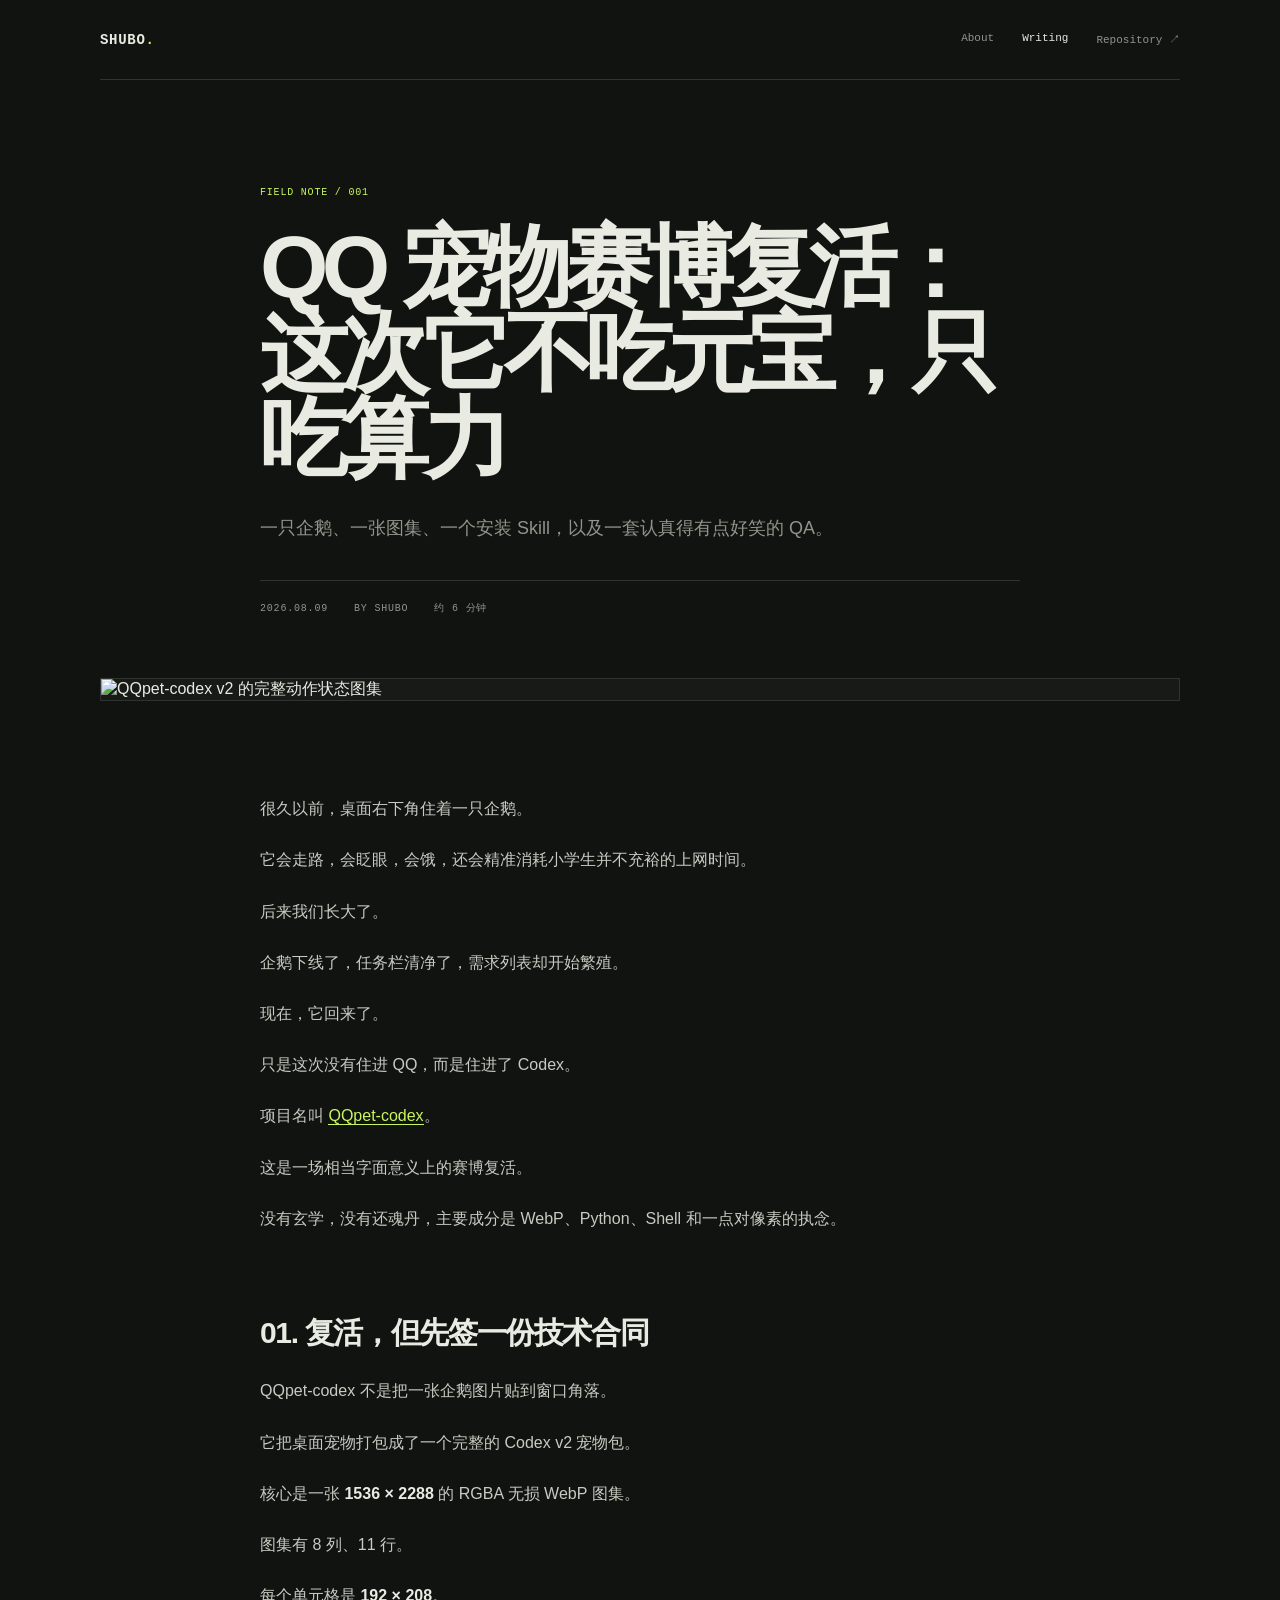
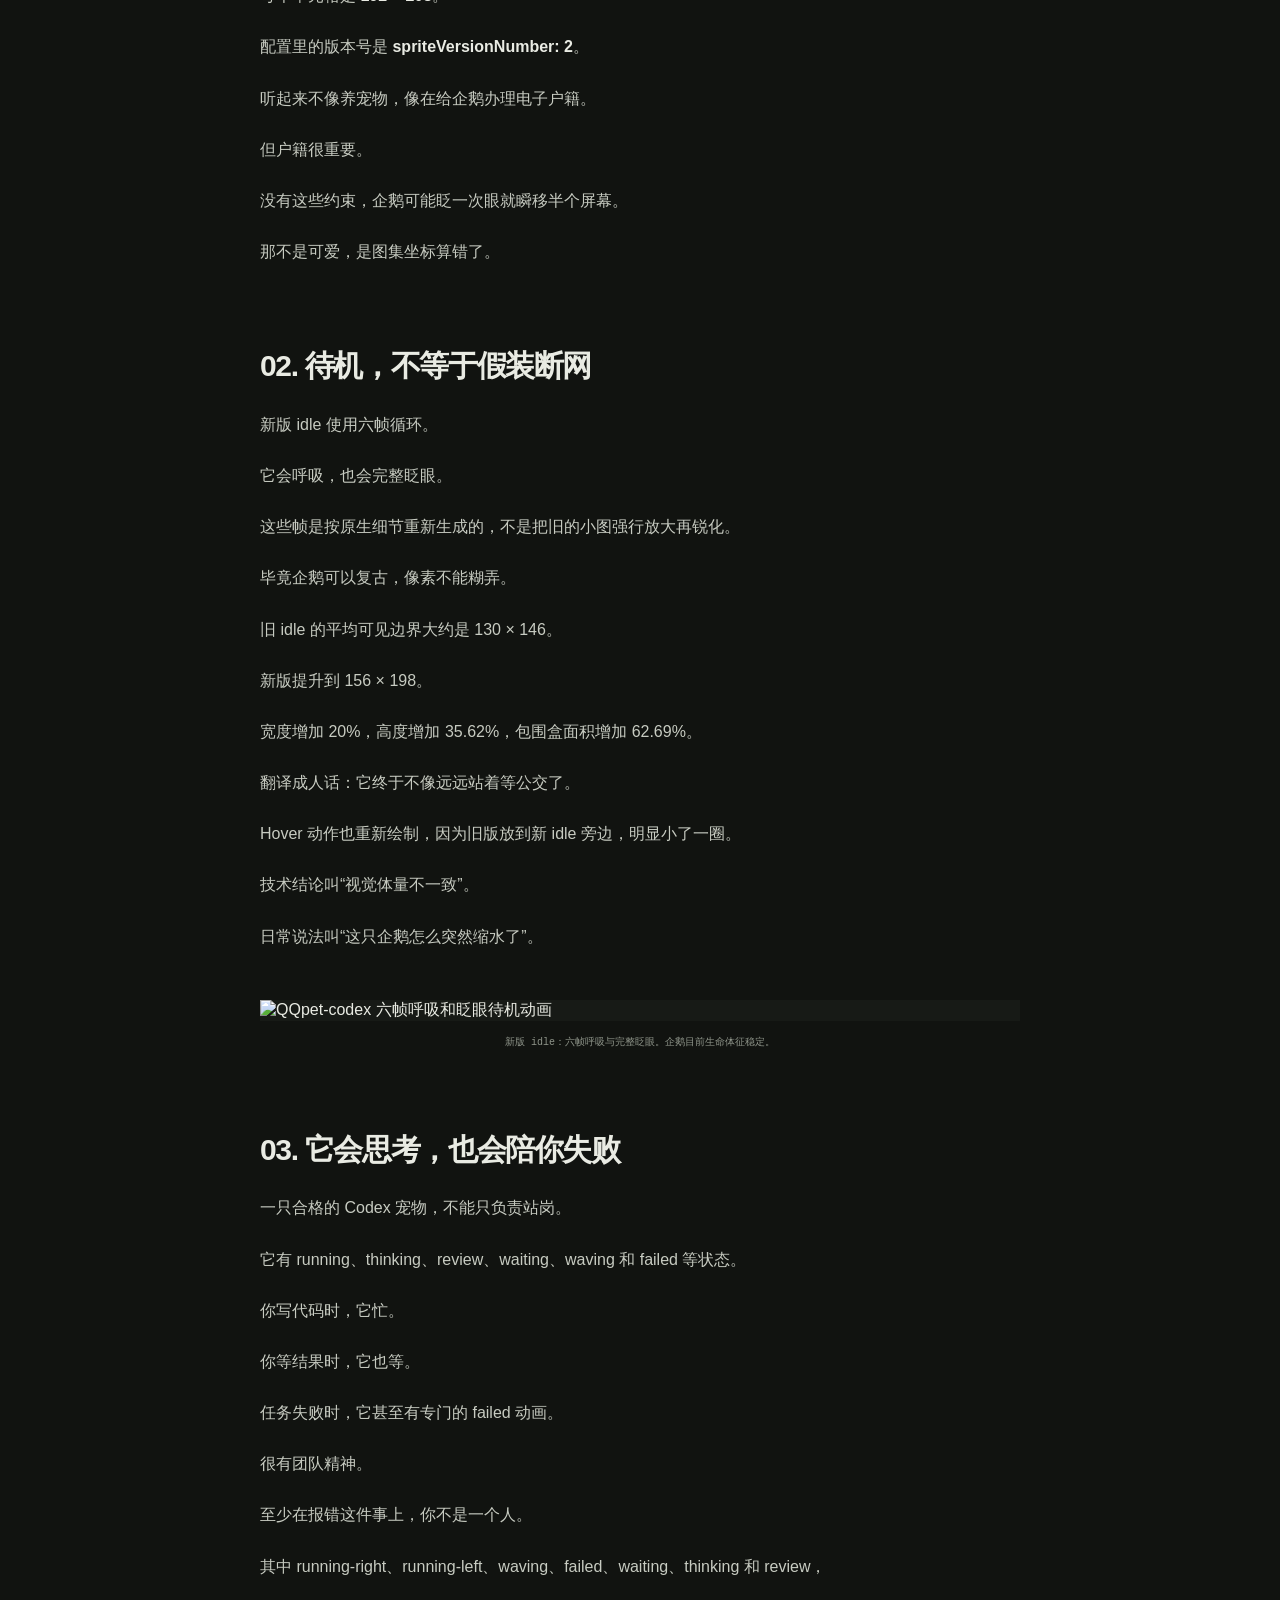
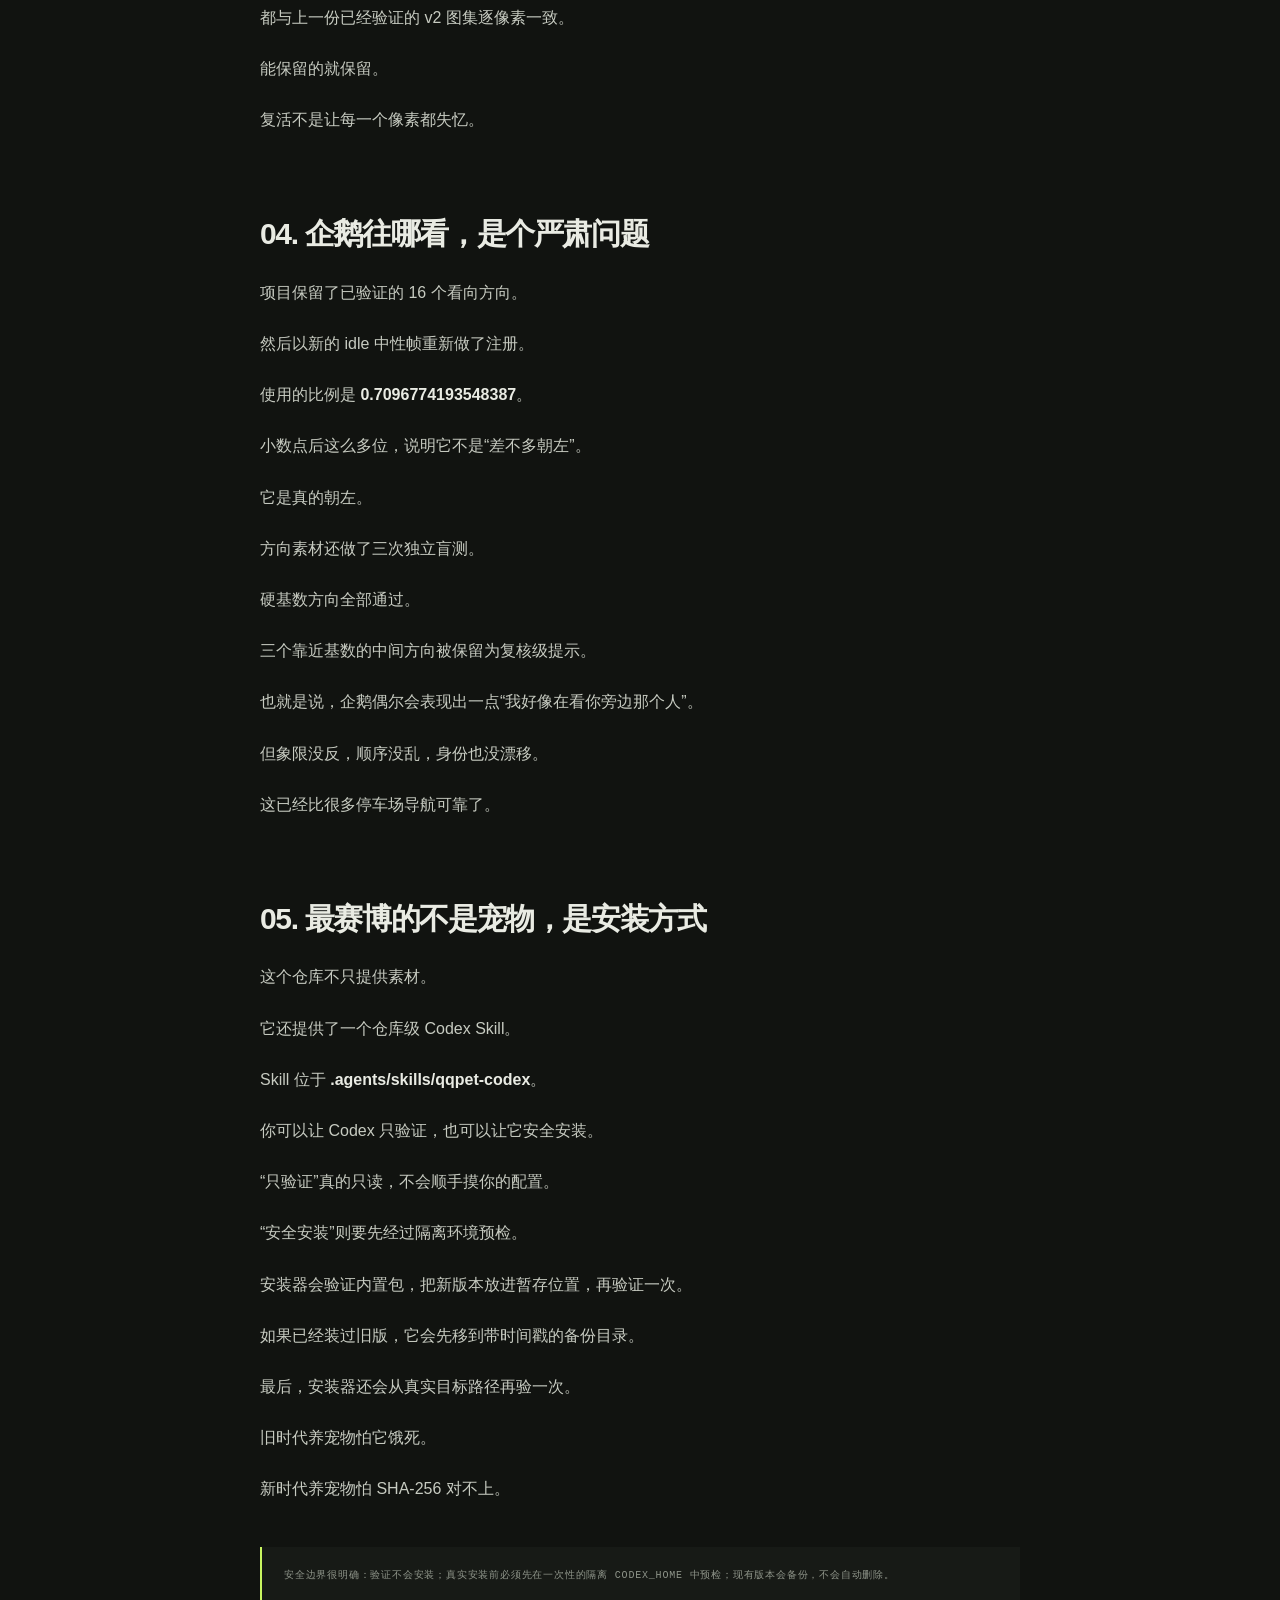
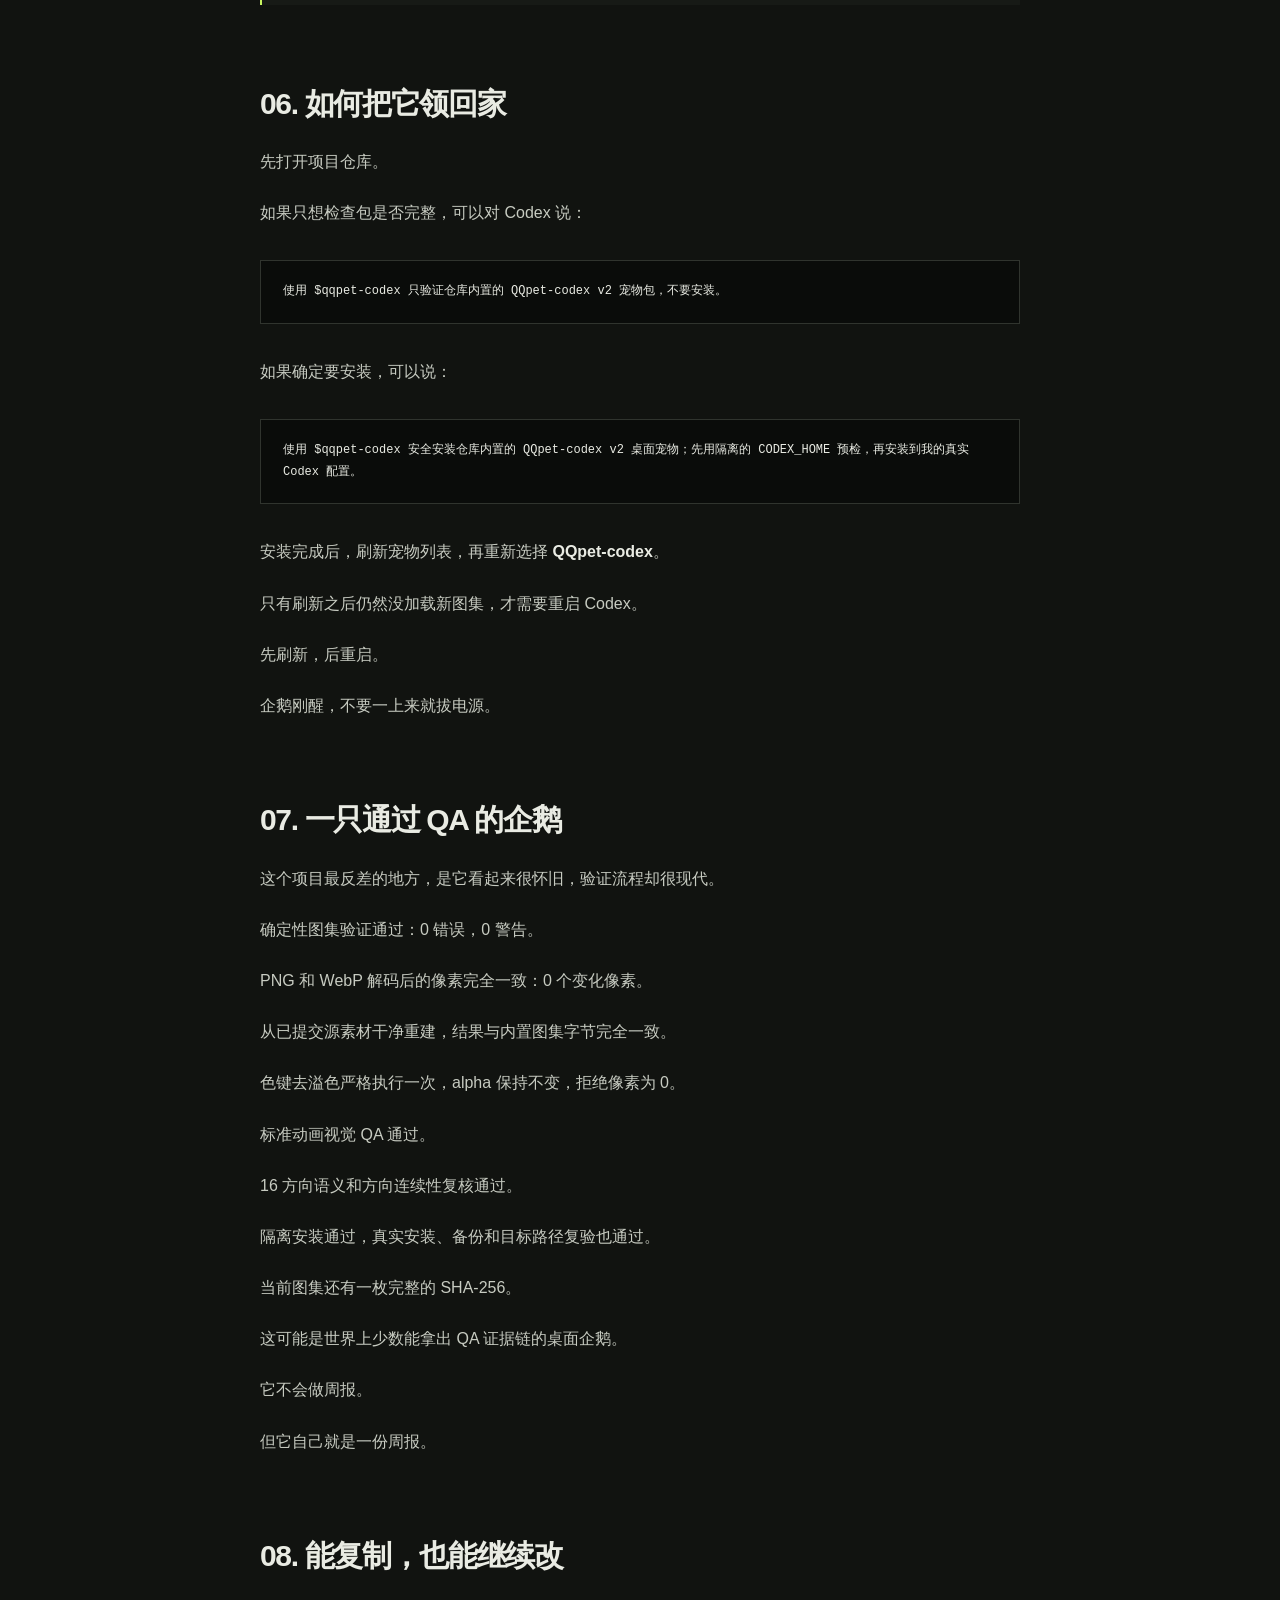
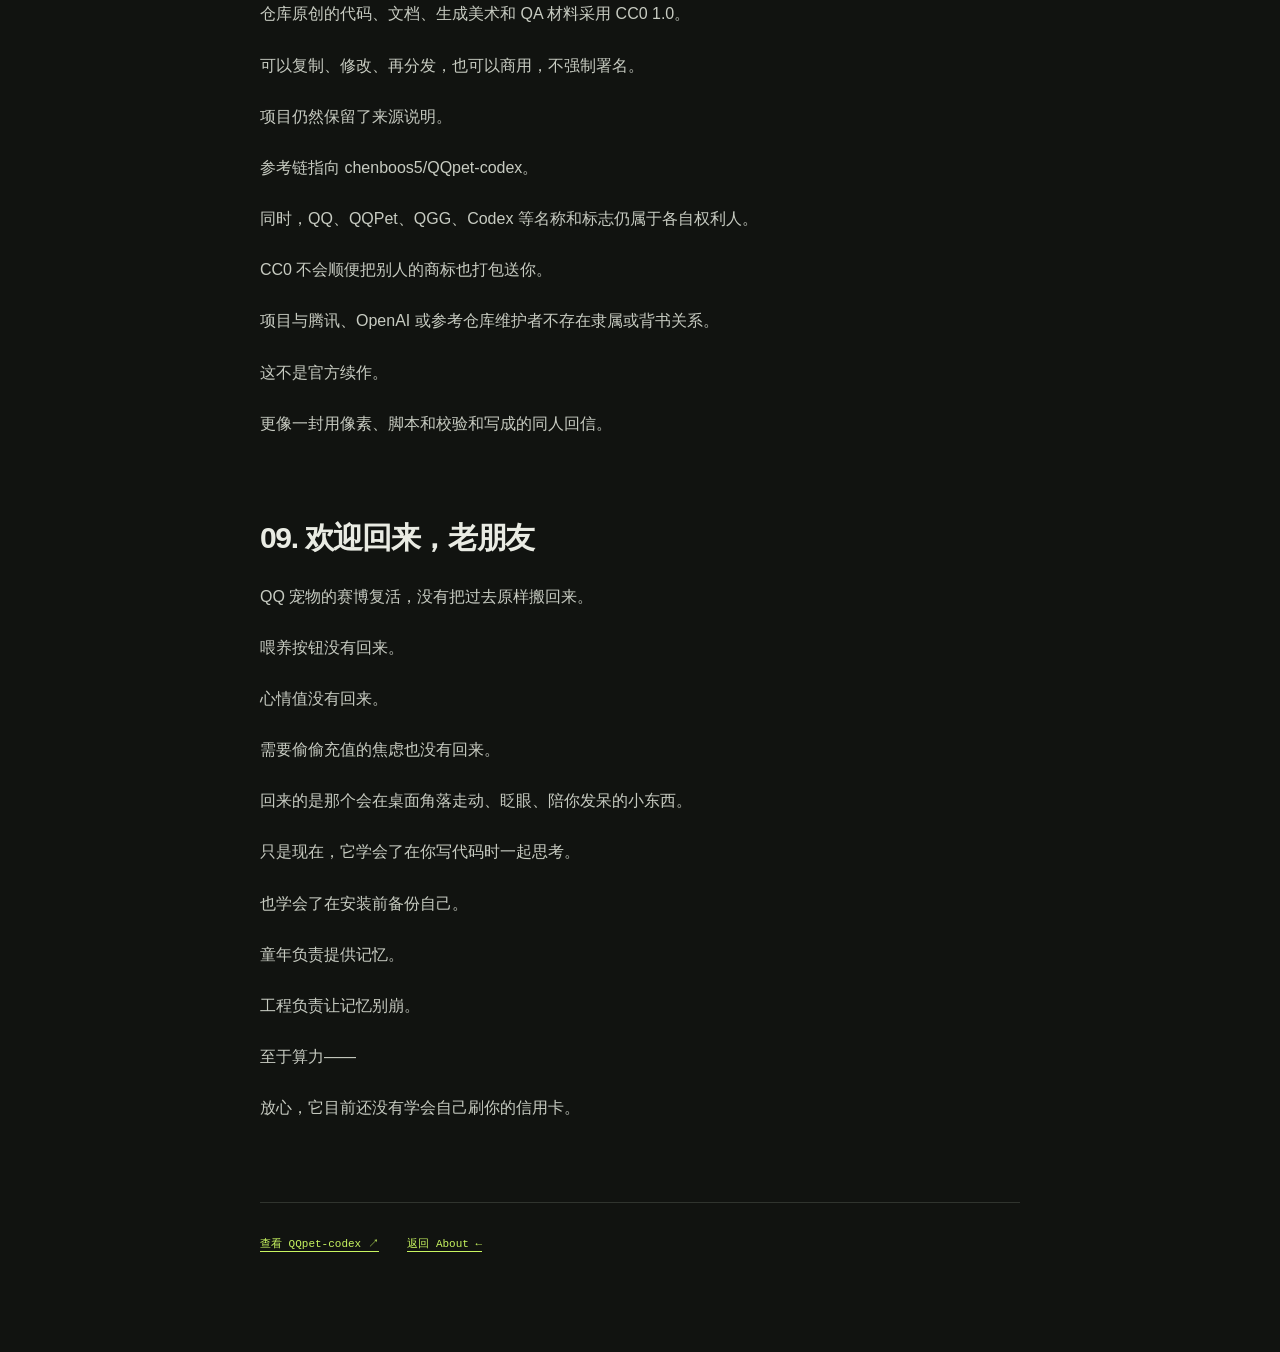
==== posts/qq-pet-codex/index.html @ 7093318e "feat: publish minimal about page and first QQpet article" ====
<!doctype html>
<html lang="zh-CN">
  <head>
    <meta charset="UTF-8" />
    <meta name="viewport" content="width=device-width, initial-scale=1.0" />
    <meta name="description" content="QQpet-codex：让 QQ 宠物以 Codex v2 桌面宠物的方式赛博复活。" />
    <meta name="theme-color" content="#111310" />
    <title>QQ 宠物赛博复活 — Shubo</title>
    <link rel="stylesheet" href="/styles.css" />
  </head>
  <body>
    <header class="article-header site-header">
      <a class="wordmark" href="/">SHUBO<span class="accent">.</span></a>
      <nav aria-label="主导航">
        <a href="/">About</a>
        <a class="active" href="/#writing">Writing</a>
        <a href="https://github.com/shubolab/qq-pet-codex" target="_blank" rel="noreferrer">Repository ↗</a>
      </nav>
    </header>

    <main>
      <article>
        <header class="article-shell article-hero">
          <div class="article-kicker">FIELD NOTE / 001</div>
          <h1>QQ 宠物赛博复活：这次它不吃元宝，只吃算力</h1>
          <p class="article-deck">一只企鹅、一张图集、一个安装 Skill，以及一套认真得有点好笑的 QA。</p>
          <div class="article-meta">
            <span>2026.08.09</span>
            <span>BY SHUBO</span>
            <span>约 6 分钟</span>
          </div>
        </header>

        <img
          class="article-cover"
          src="https://raw.githubusercontent.com/shubolab/qq-pet-codex/main/qa/contact-sheet-extended.png"
          alt="QQpet-codex v2 的完整动作状态图集"
        />

        <div class="article-shell article-body">
          <p>很久以前，桌面右下角住着一只企鹅。</p>
          <p>它会走路，会眨眼，会饿，还会精准消耗小学生并不充裕的上网时间。</p>
          <p>后来我们长大了。</p>
          <p>企鹅下线了，任务栏清净了，需求列表却开始繁殖。</p>
          <p>现在，它回来了。</p>
          <p>只是这次没有住进 QQ，而是住进了 Codex。</p>
          <p>项目名叫 <a href="https://github.com/shubolab/qq-pet-codex" target="_blank" rel="noreferrer">QQpet-codex</a>。</p>
          <p>这是一场相当字面意义上的赛博复活。</p>
          <p>没有玄学，没有还魂丹，主要成分是 WebP、Python、Shell 和一点对像素的执念。</p>

          <h2>01. 复活，但先签一份技术合同</h2>
          <p>QQpet-codex 不是把一张企鹅图片贴到窗口角落。</p>
          <p>它把桌面宠物打包成了一个完整的 Codex v2 宠物包。</p>
          <p>核心是一张 <strong>1536 × 2288</strong> 的 RGBA 无损 WebP 图集。</p>
          <p>图集有 8 列、11 行。</p>
          <p>每个单元格是 <strong>192 × 208</strong>。</p>
          <p>配置里的版本号是 <strong>spriteVersionNumber: 2</strong>。</p>
          <p>听起来不像养宠物，像在给企鹅办理电子户籍。</p>
          <p>但户籍很重要。</p>
          <p>没有这些约束，企鹅可能眨一次眼就瞬移半个屏幕。</p>
          <p>那不是可爱，是图集坐标算错了。</p>

          <h2>02. 待机，不等于假装断网</h2>
          <p>新版 idle 使用六帧循环。</p>
          <p>它会呼吸，也会完整眨眼。</p>
          <p>这些帧是按原生细节重新生成的，不是把旧的小图强行放大再锐化。</p>
          <p>毕竟企鹅可以复古，像素不能糊弄。</p>
          <p>旧 idle 的平均可见边界大约是 130 × 146。</p>
          <p>新版提升到 156 × 198。</p>
          <p>宽度增加 20%，高度增加 35.62%，包围盒面积增加 62.69%。</p>
          <p>翻译成人话：它终于不像远远站着等公交了。</p>
          <p>Hover 动作也重新绘制，因为旧版放到新 idle 旁边，明显小了一圈。</p>
          <p>技术结论叫“视觉体量不一致”。</p>
          <p>日常说法叫“这只企鹅怎么突然缩水了”。</p>

          <figure>
            <img
              src="https://raw.githubusercontent.com/shubolab/qq-pet-codex/main/qa/previews/idle.gif"
              alt="QQpet-codex 六帧呼吸和眨眼待机动画"
              loading="lazy"
            />
            <figcaption>新版 idle：六帧呼吸与完整眨眼。企鹅目前生命体征稳定。</figcaption>
          </figure>

          <h2>03. 它会思考，也会陪你失败</h2>
          <p>一只合格的 Codex 宠物，不能只负责站岗。</p>
          <p>它有 running、thinking、review、waiting、waving 和 failed 等状态。</p>
          <p>你写代码时，它忙。</p>
          <p>你等结果时，它也等。</p>
          <p>任务失败时，它甚至有专门的 failed 动画。</p>
          <p>很有团队精神。</p>
          <p>至少在报错这件事上，你不是一个人。</p>
          <p>其中 running-right、running-left、waving、failed、waiting、thinking 和 review，</p>
          <p>都与上一份已经验证的 v2 图集逐像素一致。</p>
          <p>能保留的就保留。</p>
          <p>复活不是让每一个像素都失忆。</p>

          <h2>04. 企鹅往哪看，是个严肃问题</h2>
          <p>项目保留了已验证的 16 个看向方向。</p>
          <p>然后以新的 idle 中性帧重新做了注册。</p>
          <p>使用的比例是 <strong>0.7096774193548387</strong>。</p>
          <p>小数点后这么多位，说明它不是“差不多朝左”。</p>
          <p>它是真的朝左。</p>
          <p>方向素材还做了三次独立盲测。</p>
          <p>硬基数方向全部通过。</p>
          <p>三个靠近基数的中间方向被保留为复核级提示。</p>
          <p>也就是说，企鹅偶尔会表现出一点“我好像在看你旁边那个人”。</p>
          <p>但象限没反，顺序没乱，身份也没漂移。</p>
          <p>这已经比很多停车场导航可靠了。</p>

          <h2>05. 最赛博的不是宠物，是安装方式</h2>
          <p>这个仓库不只提供素材。</p>
          <p>它还提供了一个仓库级 Codex Skill。</p>
          <p>Skill 位于 <strong>.agents/skills/qqpet-codex</strong>。</p>
          <p>你可以让 Codex 只验证，也可以让它安全安装。</p>
          <p>“只验证”真的只读，不会顺手摸你的配置。</p>
          <p>“安全安装”则要先经过隔离环境预检。</p>
          <p>安装器会验证内置包，把新版本放进暂存位置，再验证一次。</p>
          <p>如果已经装过旧版，它会先移到带时间戳的备份目录。</p>
          <p>最后，安装器还会从真实目标路径再验一次。</p>
          <p>旧时代养宠物怕它饿死。</p>
          <p>新时代养宠物怕 SHA-256 对不上。</p>

          <div class="article-note">安全边界很明确：验证不会安装；真实安装前必须先在一次性的隔离 CODEX_HOME 中预检；现有版本会备份，不会自动删除。</div>

          <h2>06. 如何把它领回家</h2>
          <p>先打开项目仓库。</p>
          <p>如果只想检查包是否完整，可以对 Codex 说：</p>
          <pre class="article-command">使用 $qqpet-codex 只验证仓库内置的 QQpet-codex v2 宠物包，不要安装。</pre>
          <p>如果确定要安装，可以说：</p>
          <pre class="article-command">使用 $qqpet-codex 安全安装仓库内置的 QQpet-codex v2 桌面宠物；先用隔离的 CODEX_HOME 预检，再安装到我的真实 Codex 配置。</pre>
          <p>安装完成后，刷新宠物列表，再重新选择 <strong>QQpet-codex</strong>。</p>
          <p>只有刷新之后仍然没加载新图集，才需要重启 Codex。</p>
          <p>先刷新，后重启。</p>
          <p>企鹅刚醒，不要一上来就拔电源。</p>

          <h2>07. 一只通过 QA 的企鹅</h2>
          <p>这个项目最反差的地方，是它看起来很怀旧，验证流程却很现代。</p>
          <p>确定性图集验证通过：0 错误，0 警告。</p>
          <p>PNG 和 WebP 解码后的像素完全一致：0 个变化像素。</p>
          <p>从已提交源素材干净重建，结果与内置图集字节完全一致。</p>
          <p>色键去溢色严格执行一次，alpha 保持不变，拒绝像素为 0。</p>
          <p>标准动画视觉 QA 通过。</p>
          <p>16 方向语义和方向连续性复核通过。</p>
          <p>隔离安装通过，真实安装、备份和目标路径复验也通过。</p>
          <p>当前图集还有一枚完整的 SHA-256。</p>
          <p>这可能是世界上少数能拿出 QA 证据链的桌面企鹅。</p>
          <p>它不会做周报。</p>
          <p>但它自己就是一份周报。</p>

          <h2>08. 能复制，也能继续改</h2>
          <p>仓库原创的代码、文档、生成美术和 QA 材料采用 CC0 1.0。</p>
          <p>可以复制、修改、再分发，也可以商用，不强制署名。</p>
          <p>项目仍然保留了来源说明。</p>
          <p>参考链指向 chenboos5/QQpet-codex。</p>
          <p>同时，QQ、QQPet、QGG、Codex 等名称和标志仍属于各自权利人。</p>
          <p>CC0 不会顺便把别人的商标也打包送你。</p>
          <p>项目与腾讯、OpenAI 或参考仓库维护者不存在隶属或背书关系。</p>
          <p>这不是官方续作。</p>
          <p>更像一封用像素、脚本和校验和写成的同人回信。</p>

          <h2>09. 欢迎回来，老朋友</h2>
          <p>QQ 宠物的赛博复活，没有把过去原样搬回来。</p>
          <p>喂养按钮没有回来。</p>
          <p>心情值没有回来。</p>
          <p>需要偷偷充值的焦虑也没有回来。</p>
          <p>回来的是那个会在桌面角落走动、眨眼、陪你发呆的小东西。</p>
          <p>只是现在，它学会了在你写代码时一起思考。</p>
          <p>也学会了在安装前备份自己。</p>
          <p>童年负责提供记忆。</p>
          <p>工程负责让记忆别崩。</p>
          <p>至于算力——</p>
          <p>放心，它目前还没有学会自己刷你的信用卡。</p>

          <div class="article-end">
            <a href="https://github.com/shubolab/qq-pet-codex" target="_blank" rel="noreferrer">查看 QQpet-codex ↗</a>
            <a href="/">返回 About ←</a>
          </div>
        </div>
      </article>
    </main>
  </body>
</html>
---- styles.css ----
:root {
  --bg: #111310;
  --surface: #171a16;
  --text: #e9ebe3;
  --muted: #8f958a;
  --line: #30342e;
  --accent: #c8f560;
  --sans: Inter, ui-sans-serif, -apple-system, BlinkMacSystemFont, "Segoe UI", sans-serif;
  --mono: "SFMono-Regular", Consolas, "Liberation Mono", monospace;
}

* {
  box-sizing: border-box;
}

html {
  scroll-behavior: smooth;
}

body {
  margin: 0;
  background: var(--bg);
  color: var(--text);
  font-family: var(--sans);
  -webkit-font-smoothing: antialiased;
}

a {
  color: inherit;
  text-decoration: none;
}

.shell {
  width: min(1080px, calc(100% - 64px));
  margin: 0 auto;
}

.site-header {
  display: flex;
  align-items: center;
  justify-content: space-between;
  height: 80px;
  border-bottom: 1px solid var(--line);
}

.wordmark {
  font: 700 14px var(--mono);
  letter-spacing: .05em;
}

.accent {
  color: var(--accent);
}

.site-header nav {
  display: flex;
  gap: 28px;
}

.site-header nav a {
  color: var(--muted);
  font: 11px var(--mono);
}

.site-header nav a:hover,
.site-header nav a.active {
  color: var(--text);
}

.section-code,
.count,
.post-row time,
.article-meta,
.article-kicker,
.article-note,
.site-footer {
  color: var(--muted);
  font: 10px/1.5 var(--mono);
  letter-spacing: .08em;
}

.about-hero {
  display: grid;
  grid-template-columns: 150px 1fr 310px;
  gap: 38px;
  padding: 112px 0 120px;
  border-bottom: 1px solid var(--line);
}

.hero-main h1 {
  margin: -12px 0 40px;
  font-size: clamp(72px, 10vw, 124px);
  line-height: .84;
  letter-spacing: -.085em;
}

.hero-lead {
  max-width: 480px;
  margin: 0;
  font-size: clamp(22px, 3vw, 32px);
  line-height: 1.35;
  letter-spacing: -.04em;
}

.hero-lead.en {
  max-width: 420px;
  margin-top: 18px;
  color: var(--muted);
  font-size: 13px;
  line-height: 1.7;
  letter-spacing: 0;
}

.profile-facts {
  align-self: end;
  border-top: 1px solid var(--line);
}

.fact-row {
  padding: 18px 0;
  border-bottom: 1px solid var(--line);
}

.fact-row span {
  display: block;
  margin-bottom: 8px;
  color: var(--muted);
  font: 9px var(--mono);
  letter-spacing: .07em;
}

.fact-row strong {
  font-size: 13px;
  font-weight: 500;
}

.writing,
.contact {
  padding: 100px 0;
  border-bottom: 1px solid var(--line);
}

.section-head {
  display: flex;
  justify-content: space-between;
  align-items: end;
  margin-bottom: 42px;
}

.section-head h2,
.contact h2 {
  margin: 12px 0 0;
  font-size: 32px;
  letter-spacing: -.05em;
}

.post-row {
  display: grid;
  grid-template-columns: 120px 1fr 40px;
  gap: 28px;
  align-items: center;
  min-height: 145px;
  padding: 25px 0;
  border-top: 1px solid var(--line);
  border-bottom: 1px solid var(--line);
}

.post-row h3 {
  margin: 0 0 12px;
  font-size: clamp(20px, 3vw, 28px);
  line-height: 1.35;
  letter-spacing: -.04em;
}

.post-row p {
  margin: 0;
  color: var(--muted);
  font-size: 13px;
  line-height: 1.65;
}

.post-arrow {
  color: var(--accent);
  font: 24px var(--mono);
  transition: transform .18s ease;
}

.post-row:hover .post-arrow {
  transform: translate(3px, -3px);
}

.contact-list {
  margin-top: 42px;
  border-top: 1px solid var(--line);
}

.contact-list a,
.contact-list > div {
  display: grid;
  grid-template-columns: 120px 1fr 30px;
  align-items: center;
  min-height: 68px;
  border-bottom: 1px solid var(--line);
}

.contact-list span {
  color: var(--muted);
  font: 10px var(--mono);
}

.contact-list strong {
  font-size: 13px;
  font-weight: 500;
}

.contact-list b {
  color: var(--accent);
  font: 16px var(--mono);
}

.site-footer {
  display: flex;
  justify-content: space-between;
  padding: 28px 0 36px;
}

/* Article */
.article-shell {
  width: min(760px, calc(100% - 64px));
  margin: 0 auto;
}

.article-header {
  width: min(1080px, calc(100% - 64px));
  margin: 0 auto;
}

.article-hero {
  padding: 105px 0 62px;
}

.article-kicker {
  color: var(--accent);
}

.article-hero h1 {
  max-width: 920px;
  margin: 24px 0 30px;
  font-size: clamp(48px, 8vw, 88px);
  line-height: .98;
  letter-spacing: -.075em;
}

.article-deck {
  max-width: 680px;
  margin: 0 0 36px;
  color: var(--muted);
  font-size: 18px;
  line-height: 1.75;
}

.article-meta {
  display: flex;
  gap: 26px;
  padding-top: 20px;
  border-top: 1px solid var(--line);
}

.article-cover {
  display: block;
  width: min(1080px, calc(100% - 64px));
  max-height: 640px;
  margin: 0 auto 92px;
  object-fit: contain;
  background: var(--surface);
  border: 1px solid var(--line);
}

.article-body {
  padding-bottom: 100px;
}

.article-body h2 {
  margin: 80px 0 24px;
  font-size: 30px;
  line-height: 1.25;
  letter-spacing: -.045em;
}

.article-body p {
  margin: 0 0 20px;
  color: #c7cbc1;
  font-size: 16px;
  line-height: 1.95;
}

.article-body strong {
  color: var(--text);
  font-weight: 600;
}

.article-body a {
  color: var(--accent);
  border-bottom: 1px solid currentColor;
}

.article-body figure {
  margin: 48px 0;
}

.article-body figure img {
  display: block;
  max-width: 100%;
  max-height: 420px;
  margin: 0 auto;
  background: var(--surface);
}

.article-body figcaption {
  margin-top: 14px;
  color: var(--muted);
  font: 10px/1.6 var(--mono);
  text-align: center;
}

.article-note {
  margin: 42px 0;
  padding: 20px 22px;
  border-left: 2px solid var(--accent);
  background: var(--surface);
  line-height: 1.8;
}

.article-command {
  overflow-x: auto;
  margin: 32px 0;
  padding: 20px 22px;
  background: #0a0c0a;
  border: 1px solid var(--line);
  color: var(--text);
  font: 12px/1.8 var(--mono);
  white-space: pre-wrap;
}

.article-end {
  margin-top: 78px;
  padding-top: 30px;
  border-top: 1px solid var(--line);
}

.article-end a {
  display: inline-block;
  margin-right: 24px;
  font: 11px var(--mono);
}

@media (max-width: 760px) {
  .shell,
  .article-header,
  .article-cover,
  .article-shell {
    width: min(100% - 36px, 620px);
  }

  .site-header {
    height: 68px;
  }

  .site-header nav {
    gap: 16px;
  }

  .site-header nav a {
    font-size: 10px;
  }

  .about-hero {
    display: block;
    padding: 72px 0 76px;
  }

  .hero-main h1 {
    margin: 30px 0 35px;
    font-size: clamp(72px, 24vw, 104px);
  }

  .profile-facts {
    margin-top: 62px;
  }

  .writing,
  .contact {
    padding: 70px 0;
  }

  .post-row {
    grid-template-columns: 1fr 28px;
    gap: 14px;
  }

  .post-row time {
    grid-column: 1 / -1;
  }

  .contact-list a,
  .contact-list > div {
    grid-template-columns: 75px 1fr 20px;
  }

  .contact-list strong {
    overflow-wrap: anywhere;
  }

  .article-hero {
    padding: 70px 0 45px;
  }

  .article-hero h1 {
    font-size: clamp(46px, 14vw, 68px);
  }

  .article-deck {
    font-size: 16px;
  }

  .article-meta {
    flex-wrap: wrap;
    gap: 8px 20px;
  }

  .article-cover {
    margin-bottom: 58px;
  }

  .article-body p {
    font-size: 15px;
    line-height: 1.9;
  }
}
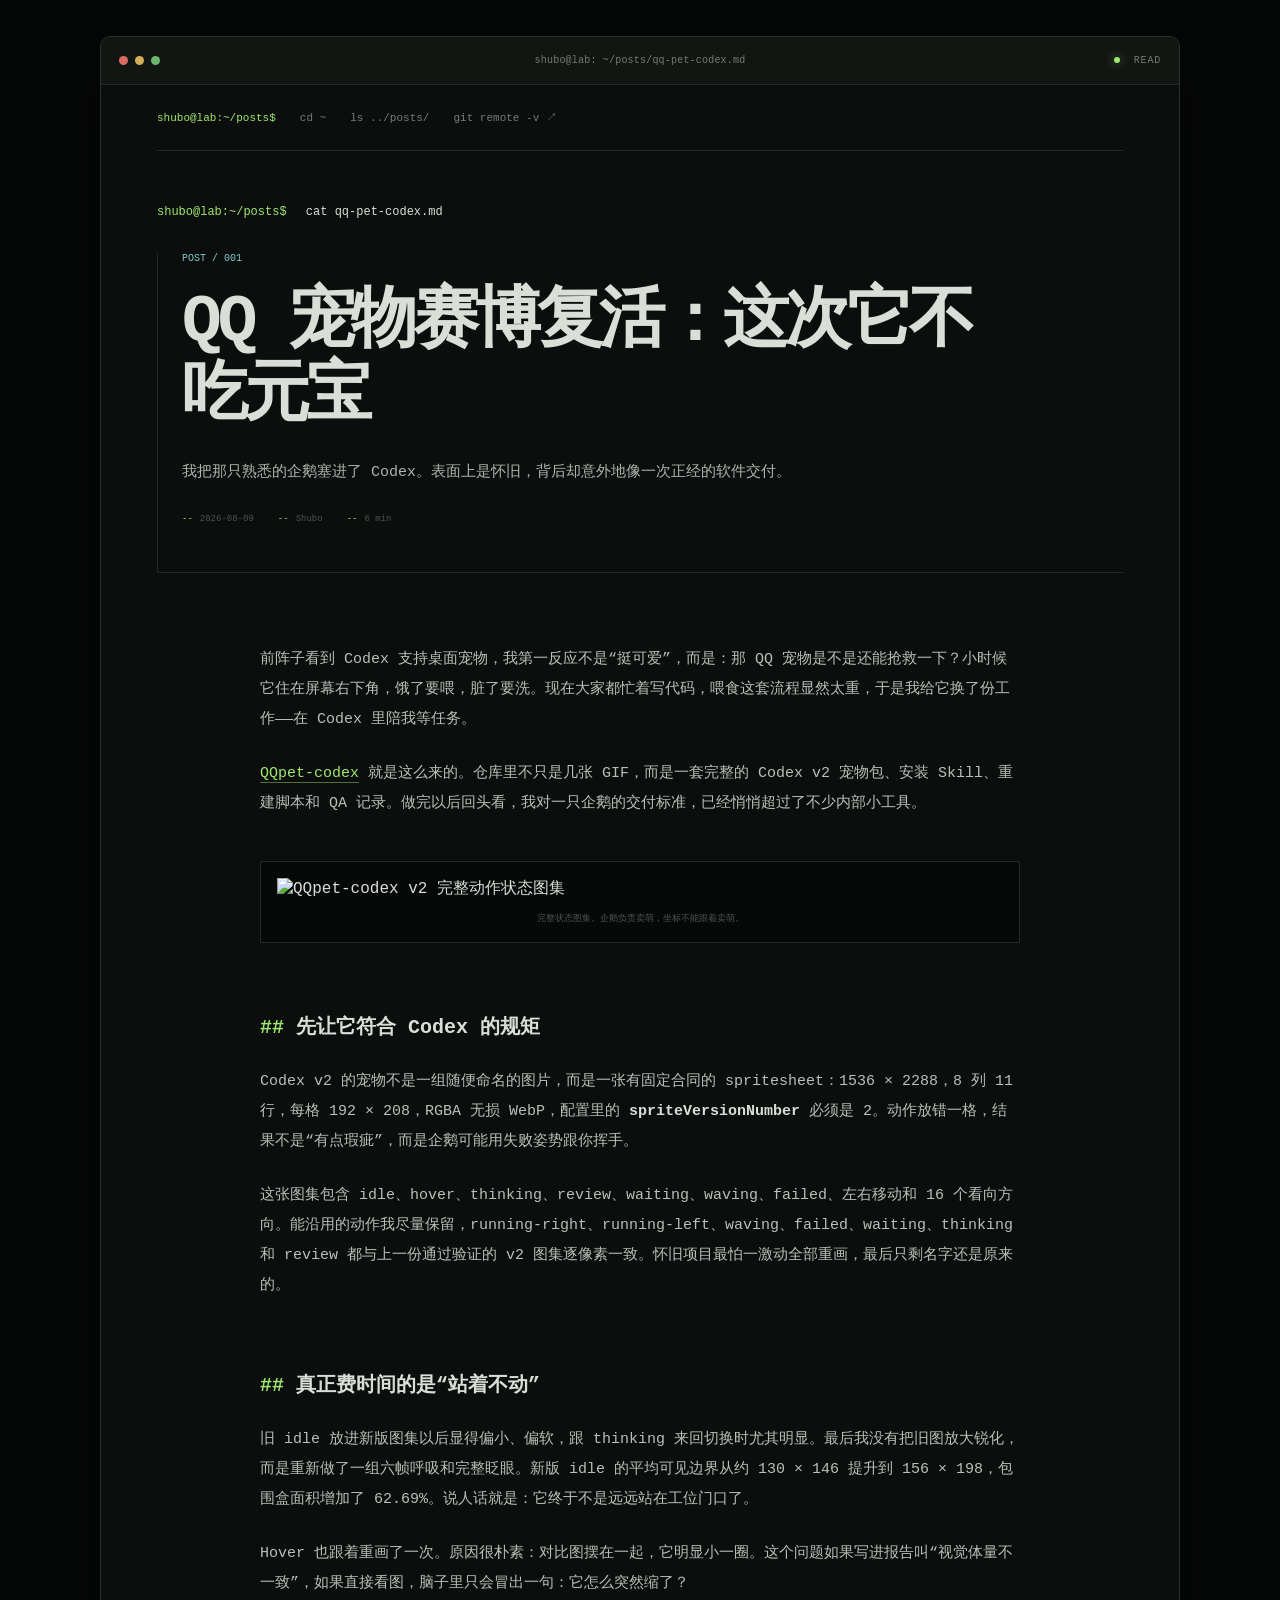
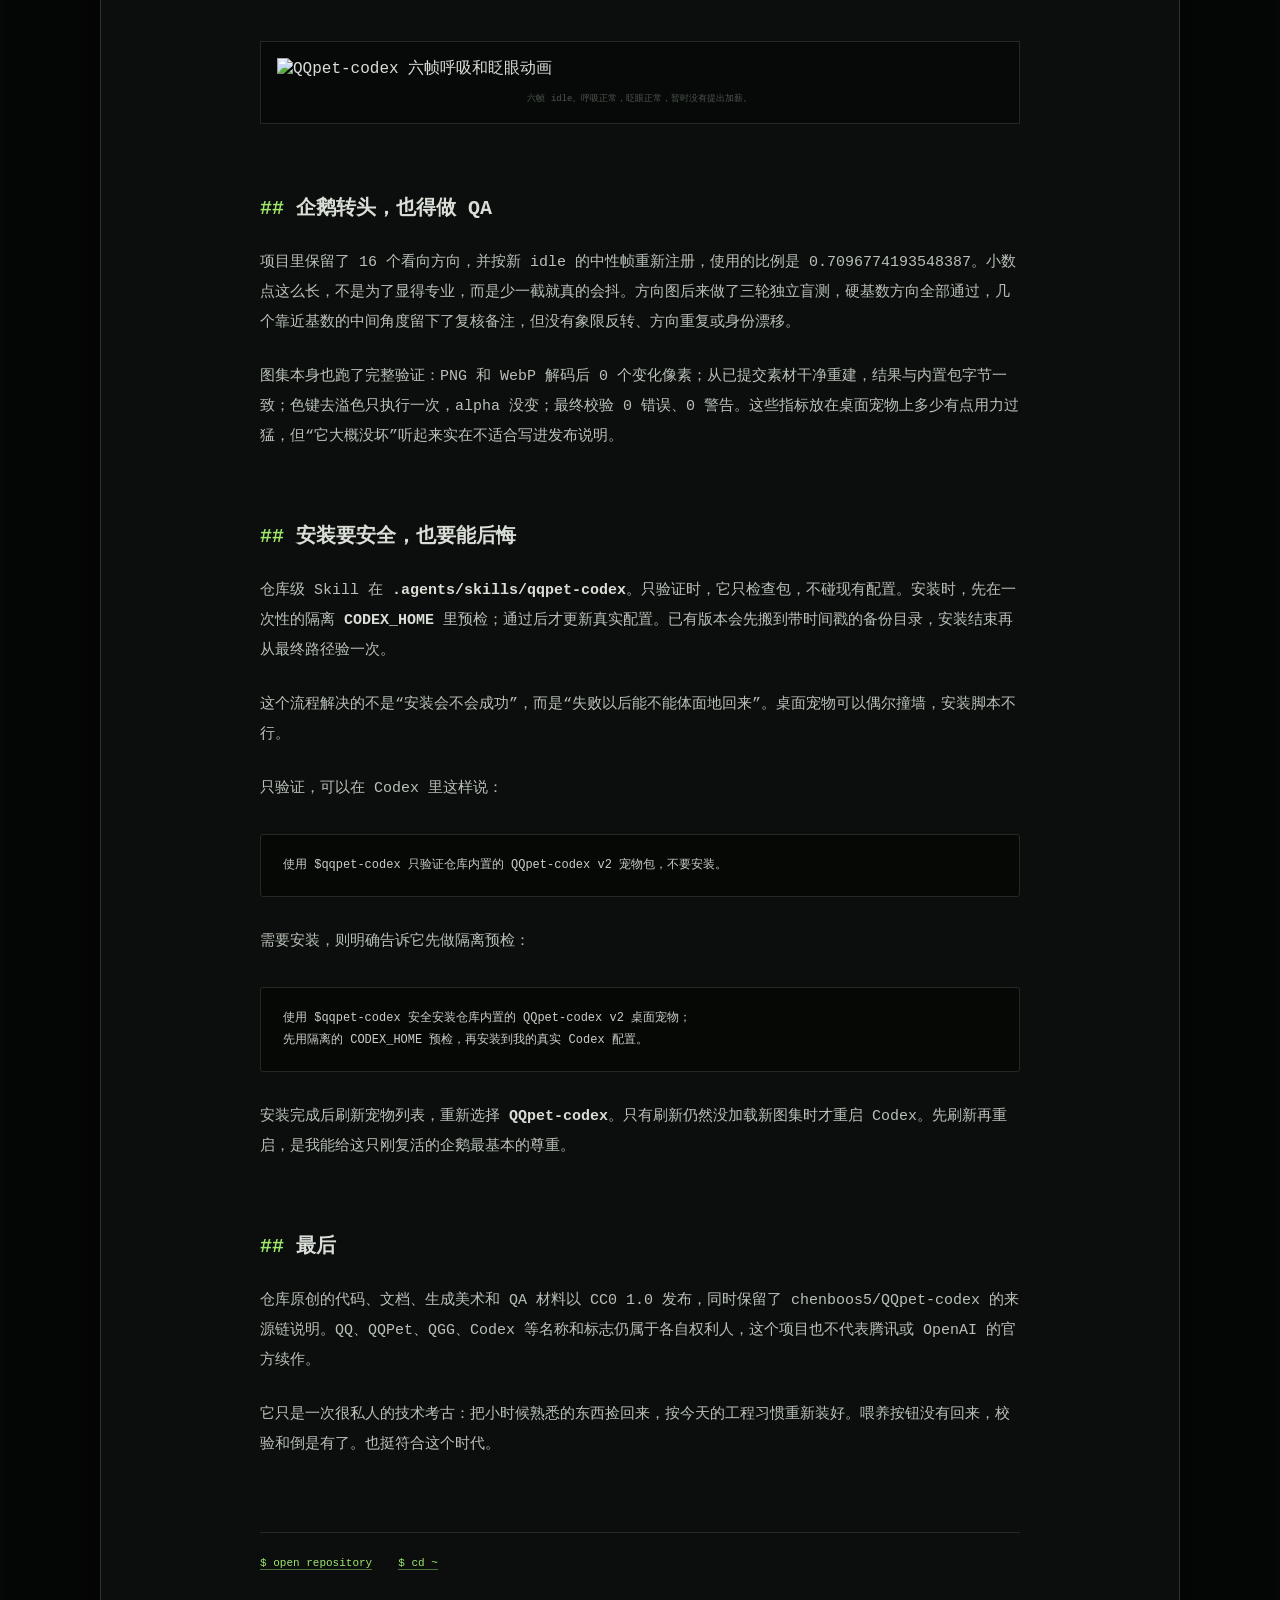
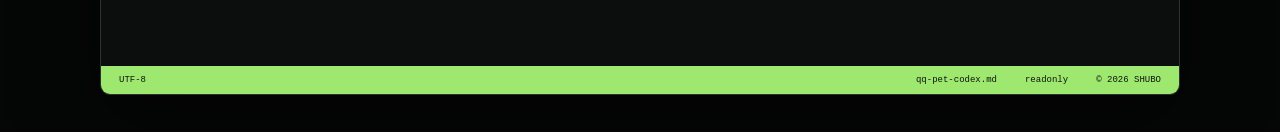
==== commit 5ababf0f: "feat: redesign blog as interactive terminal and add SSH routing post" ====
--- a/posts/qq-pet-codex/index.html
+++ b/posts/qq-pet-codex/index.html
@@ -3,181 +3,102 @@
   <head>
     <meta charset="UTF-8" />
     <meta name="viewport" content="width=device-width, initial-scale=1.0" />
-    <meta name="description" content="QQpet-codex：让 QQ 宠物以 Codex v2 桌面宠物的方式赛博复活。" />
-    <meta name="theme-color" content="#111310" />
+    <meta name="description" content="QQpet-codex：让 QQ 宠物以 Codex v2 桌面宠物的方式重新回到桌面。" />
+    <meta name="theme-color" content="#080b09" />
     <title>QQ 宠物赛博复活 — Shubo</title>
     <link rel="stylesheet" href="/styles.css" />
   </head>
   <body>
-    <header class="article-header site-header">
-      <a class="wordmark" href="/">SHUBO<span class="accent">.</span></a>
-      <nav aria-label="主导航">
-        <a href="/">About</a>
-        <a class="active" href="/#writing">Writing</a>
-        <a href="https://github.com/shubolab/qq-pet-codex" target="_blank" rel="noreferrer">Repository ↗</a>
-      </nav>
-    </header>
+    <main class="terminal-window post-window">
+      <header class="terminal-bar">
+        <div class="window-dots" aria-hidden="true"><i></i><i></i><i></i></div>
+        <div class="terminal-title">shubo@lab: ~/posts/qq-pet-codex.md</div>
+        <div class="terminal-state"><span></span> read</div>
+      </header>
 
-    <main>
-      <article>
-        <header class="article-shell article-hero">
-          <div class="article-kicker">FIELD NOTE / 001</div>
-          <h1>QQ 宠物赛博复活：这次它不吃元宝，只吃算力</h1>
-          <p class="article-deck">一只企鹅、一张图集、一个安装 Skill，以及一套认真得有点好笑的 QA。</p>
-          <div class="article-meta">
-            <span>2026.08.09</span>
-            <span>BY SHUBO</span>
-            <span>约 6 分钟</span>
+      <div class="terminal-screen post-screen">
+        <nav class="command-nav" aria-label="主导航">
+          <span class="prompt">shubo@lab:~/posts$</span>
+          <a href="/">cd ~</a>
+          <a href="/#posts">ls ../posts/</a>
+          <a href="https://github.com/shubolab/qq-pet-codex" target="_blank" rel="noreferrer">git remote -v ↗</a>
+        </nav>
+
+        <div class="command-line post-command"><span class="prompt">shubo@lab:~/posts$</span> cat qq-pet-codex.md</div>
+
+        <article>
+          <header class="post-header">
+            <div class="post-label">POST / 001</div>
+            <h1>QQ 宠物赛博复活：这次它不吃元宝</h1>
+            <p class="post-deck">我把那只熟悉的企鹅塞进了 Codex。表面上是怀旧，背后却意外地像一次正经的软件交付。</p>
+            <div class="post-meta"><span>2026-08-09</span><span>Shubo</span><span>6 min</span></div>
+          </header>
+
+          <div class="post-content">
+            <p>前阵子看到 Codex 支持桌面宠物，我第一反应不是“挺可爱”，而是：那 QQ 宠物是不是还能抢救一下？小时候它住在屏幕右下角，饿了要喂，脏了要洗。现在大家都忙着写代码，喂食这套流程显然太重，于是我给它换了份工作——在 Codex 里陪我等任务。</p>
+
+            <p><a href="https://github.com/shubolab/qq-pet-codex" target="_blank" rel="noreferrer">QQpet-codex</a> 就是这么来的。仓库里不只是几张 GIF，而是一套完整的 Codex v2 宠物包、安装 Skill、重建脚本和 QA 记录。做完以后回头看，我对一只企鹅的交付标准，已经悄悄超过了不少内部小工具。</p>
+
+            <figure>
+              <img src="https://raw.githubusercontent.com/shubolab/qq-pet-codex/main/qa/contact-sheet-extended.png" alt="QQpet-codex v2 完整动作状态图集" />
+              <figcaption>完整状态图集。企鹅负责卖萌，坐标不能跟着卖萌。</figcaption>
+            </figure>
+
+            <h2>先让它符合 Codex 的规矩</h2>
+
+            <p>Codex v2 的宠物不是一组随便命名的图片，而是一张有固定合同的 spritesheet：1536 × 2288，8 列 11 行，每格 192 × 208，RGBA 无损 WebP，配置里的 <strong>spriteVersionNumber</strong> 必须是 2。动作放错一格，结果不是“有点瑕疵”，而是企鹅可能用失败姿势跟你挥手。</p>
+
+            <p>这张图集包含 idle、hover、thinking、review、waiting、waving、failed、左右移动和 16 个看向方向。能沿用的动作我尽量保留，running-right、running-left、waving、failed、waiting、thinking 和 review 都与上一份通过验证的 v2 图集逐像素一致。怀旧项目最怕一激动全部重画，最后只剩名字还是原来的。</p>
+
+            <h2>真正费时间的是“站着不动”</h2>
+
+            <p>旧 idle 放进新版图集以后显得偏小、偏软，跟 thinking 来回切换时尤其明显。最后我没有把旧图放大锐化，而是重新做了一组六帧呼吸和完整眨眼。新版 idle 的平均可见边界从约 130 × 146 提升到 156 × 198，包围盒面积增加了 62.69%。说人话就是：它终于不是远远站在工位门口了。</p>
+
+            <p>Hover 也跟着重画了一次。原因很朴素：对比图摆在一起，它明显小一圈。这个问题如果写进报告叫“视觉体量不一致”，如果直接看图，脑子里只会冒出一句：它怎么突然缩了？</p>
+
+            <figure>
+              <img src="https://raw.githubusercontent.com/shubolab/qq-pet-codex/main/qa/previews/idle.gif" alt="QQpet-codex 六帧呼吸和眨眼动画" loading="lazy" />
+              <figcaption>六帧 idle。呼吸正常，眨眼正常，暂时没有提出加薪。</figcaption>
+            </figure>
+
+            <h2>企鹅转头，也得做 QA</h2>
+
+            <p>项目里保留了 16 个看向方向，并按新 idle 的中性帧重新注册，使用的比例是 0.7096774193548387。小数点这么长，不是为了显得专业，而是少一截就真的会抖。方向图后来做了三轮独立盲测，硬基数方向全部通过，几个靠近基数的中间角度留下了复核备注，但没有象限反转、方向重复或身份漂移。</p>
+
+            <p>图集本身也跑了完整验证：PNG 和 WebP 解码后 0 个变化像素；从已提交素材干净重建，结果与内置包字节一致；色键去溢色只执行一次，alpha 没变；最终校验 0 错误、0 警告。这些指标放在桌面宠物上多少有点用力过猛，但“它大概没坏”听起来实在不适合写进发布说明。</p>
+
+            <h2>安装要安全，也要能后悔</h2>
+
+            <p>仓库级 Skill 在 <strong>.agents/skills/qqpet-codex</strong>。只验证时，它只检查包，不碰现有配置。安装时，先在一次性的隔离 <strong>CODEX_HOME</strong> 里预检；通过后才更新真实配置。已有版本会先搬到带时间戳的备份目录，安装结束再从最终路径验一次。</p>
+
+            <p>这个流程解决的不是“安装会不会成功”，而是“失败以后能不能体面地回来”。桌面宠物可以偶尔撞墙，安装脚本不行。</p>
+
+            <p>只验证，可以在 Codex 里这样说：</p>
+
+            <pre>使用 $qqpet-codex 只验证仓库内置的 QQpet-codex v2 宠物包，不要安装。</pre>
+
+            <p>需要安装，则明确告诉它先做隔离预检：</p>
+
+            <pre>使用 $qqpet-codex 安全安装仓库内置的 QQpet-codex v2 桌面宠物；
+先用隔离的 CODEX_HOME 预检，再安装到我的真实 Codex 配置。</pre>
+
+            <p>安装完成后刷新宠物列表，重新选择 <strong>QQpet-codex</strong>。只有刷新仍然没加载新图集时才重启 Codex。先刷新再重启，是我能给这只刚复活的企鹅最基本的尊重。</p>
+
+            <h2>最后</h2>
+
+            <p>仓库原创的代码、文档、生成美术和 QA 材料以 CC0 1.0 发布，同时保留了 chenboos5/QQpet-codex 的来源链说明。QQ、QQPet、QGG、Codex 等名称和标志仍属于各自权利人，这个项目也不代表腾讯或 OpenAI 的官方续作。</p>
+
+            <p>它只是一次很私人的技术考古：把小时候熟悉的东西捡回来，按今天的工程习惯重新装好。喂养按钮没有回来，校验和倒是有了。也挺符合这个时代。</p>
+
+            <div class="post-end">
+              <a href="https://github.com/shubolab/qq-pet-codex" target="_blank" rel="noreferrer">open repository</a>
+              <a href="/">cd ~</a>
+            </div>
           </div>
-        </header>
+        </article>
+      </div>
 
-        <img
-          class="article-cover"
-          src="https://raw.githubusercontent.com/shubolab/qq-pet-codex/main/qa/contact-sheet-extended.png"
-          alt="QQpet-codex v2 的完整动作状态图集"
-        />
-
-        <div class="article-shell article-body">
-          <p>很久以前，桌面右下角住着一只企鹅。</p>
-          <p>它会走路，会眨眼，会饿，还会精准消耗小学生并不充裕的上网时间。</p>
-          <p>后来我们长大了。</p>
-          <p>企鹅下线了，任务栏清净了，需求列表却开始繁殖。</p>
-          <p>现在，它回来了。</p>
-          <p>只是这次没有住进 QQ，而是住进了 Codex。</p>
-          <p>项目名叫 <a href="https://github.com/shubolab/qq-pet-codex" target="_blank" rel="noreferrer">QQpet-codex</a>。</p>
-          <p>这是一场相当字面意义上的赛博复活。</p>
-          <p>没有玄学，没有还魂丹，主要成分是 WebP、Python、Shell 和一点对像素的执念。</p>
-
-          <h2>01. 复活，但先签一份技术合同</h2>
-          <p>QQpet-codex 不是把一张企鹅图片贴到窗口角落。</p>
-          <p>它把桌面宠物打包成了一个完整的 Codex v2 宠物包。</p>
-          <p>核心是一张 <strong>1536 × 2288</strong> 的 RGBA 无损 WebP 图集。</p>
-          <p>图集有 8 列、11 行。</p>
-          <p>每个单元格是 <strong>192 × 208</strong>。</p>
-          <p>配置里的版本号是 <strong>spriteVersionNumber: 2</strong>。</p>
-          <p>听起来不像养宠物，像在给企鹅办理电子户籍。</p>
-          <p>但户籍很重要。</p>
-          <p>没有这些约束，企鹅可能眨一次眼就瞬移半个屏幕。</p>
-          <p>那不是可爱，是图集坐标算错了。</p>
-
-          <h2>02. 待机，不等于假装断网</h2>
-          <p>新版 idle 使用六帧循环。</p>
-          <p>它会呼吸，也会完整眨眼。</p>
-          <p>这些帧是按原生细节重新生成的，不是把旧的小图强行放大再锐化。</p>
-          <p>毕竟企鹅可以复古，像素不能糊弄。</p>
-          <p>旧 idle 的平均可见边界大约是 130 × 146。</p>
-          <p>新版提升到 156 × 198。</p>
-          <p>宽度增加 20%，高度增加 35.62%，包围盒面积增加 62.69%。</p>
-          <p>翻译成人话：它终于不像远远站着等公交了。</p>
-          <p>Hover 动作也重新绘制，因为旧版放到新 idle 旁边，明显小了一圈。</p>
-          <p>技术结论叫“视觉体量不一致”。</p>
-          <p>日常说法叫“这只企鹅怎么突然缩水了”。</p>
-
-          <figure>
-            <img
-              src="https://raw.githubusercontent.com/shubolab/qq-pet-codex/main/qa/previews/idle.gif"
-              alt="QQpet-codex 六帧呼吸和眨眼待机动画"
-              loading="lazy"
-            />
-            <figcaption>新版 idle：六帧呼吸与完整眨眼。企鹅目前生命体征稳定。</figcaption>
-          </figure>
-
-          <h2>03. 它会思考，也会陪你失败</h2>
-          <p>一只合格的 Codex 宠物，不能只负责站岗。</p>
-          <p>它有 running、thinking、review、waiting、waving 和 failed 等状态。</p>
-          <p>你写代码时，它忙。</p>
-          <p>你等结果时，它也等。</p>
-          <p>任务失败时，它甚至有专门的 failed 动画。</p>
-          <p>很有团队精神。</p>
-          <p>至少在报错这件事上，你不是一个人。</p>
-          <p>其中 running-right、running-left、waving、failed、waiting、thinking 和 review，</p>
-          <p>都与上一份已经验证的 v2 图集逐像素一致。</p>
-          <p>能保留的就保留。</p>
-          <p>复活不是让每一个像素都失忆。</p>
-
-          <h2>04. 企鹅往哪看，是个严肃问题</h2>
-          <p>项目保留了已验证的 16 个看向方向。</p>
-          <p>然后以新的 idle 中性帧重新做了注册。</p>
-          <p>使用的比例是 <strong>0.7096774193548387</strong>。</p>
-          <p>小数点后这么多位，说明它不是“差不多朝左”。</p>
-          <p>它是真的朝左。</p>
-          <p>方向素材还做了三次独立盲测。</p>
-          <p>硬基数方向全部通过。</p>
-          <p>三个靠近基数的中间方向被保留为复核级提示。</p>
-          <p>也就是说，企鹅偶尔会表现出一点“我好像在看你旁边那个人”。</p>
-          <p>但象限没反，顺序没乱，身份也没漂移。</p>
-          <p>这已经比很多停车场导航可靠了。</p>
-
-          <h2>05. 最赛博的不是宠物，是安装方式</h2>
-          <p>这个仓库不只提供素材。</p>
-          <p>它还提供了一个仓库级 Codex Skill。</p>
-          <p>Skill 位于 <strong>.agents/skills/qqpet-codex</strong>。</p>
-          <p>你可以让 Codex 只验证，也可以让它安全安装。</p>
-          <p>“只验证”真的只读，不会顺手摸你的配置。</p>
-          <p>“安全安装”则要先经过隔离环境预检。</p>
-          <p>安装器会验证内置包，把新版本放进暂存位置，再验证一次。</p>
-          <p>如果已经装过旧版，它会先移到带时间戳的备份目录。</p>
-          <p>最后，安装器还会从真实目标路径再验一次。</p>
-          <p>旧时代养宠物怕它饿死。</p>
-          <p>新时代养宠物怕 SHA-256 对不上。</p>
-
-          <div class="article-note">安全边界很明确：验证不会安装；真实安装前必须先在一次性的隔离 CODEX_HOME 中预检；现有版本会备份，不会自动删除。</div>
-
-          <h2>06. 如何把它领回家</h2>
-          <p>先打开项目仓库。</p>
-          <p>如果只想检查包是否完整，可以对 Codex 说：</p>
-          <pre class="article-command">使用 $qqpet-codex 只验证仓库内置的 QQpet-codex v2 宠物包，不要安装。</pre>
-          <p>如果确定要安装，可以说：</p>
-          <pre class="article-command">使用 $qqpet-codex 安全安装仓库内置的 QQpet-codex v2 桌面宠物；先用隔离的 CODEX_HOME 预检，再安装到我的真实 Codex 配置。</pre>
-          <p>安装完成后，刷新宠物列表，再重新选择 <strong>QQpet-codex</strong>。</p>
-          <p>只有刷新之后仍然没加载新图集，才需要重启 Codex。</p>
-          <p>先刷新，后重启。</p>
-          <p>企鹅刚醒，不要一上来就拔电源。</p>
-
-          <h2>07. 一只通过 QA 的企鹅</h2>
-          <p>这个项目最反差的地方，是它看起来很怀旧，验证流程却很现代。</p>
-          <p>确定性图集验证通过：0 错误，0 警告。</p>
-          <p>PNG 和 WebP 解码后的像素完全一致：0 个变化像素。</p>
-          <p>从已提交源素材干净重建，结果与内置图集字节完全一致。</p>
-          <p>色键去溢色严格执行一次，alpha 保持不变，拒绝像素为 0。</p>
-          <p>标准动画视觉 QA 通过。</p>
-          <p>16 方向语义和方向连续性复核通过。</p>
-          <p>隔离安装通过，真实安装、备份和目标路径复验也通过。</p>
-          <p>当前图集还有一枚完整的 SHA-256。</p>
-          <p>这可能是世界上少数能拿出 QA 证据链的桌面企鹅。</p>
-          <p>它不会做周报。</p>
-          <p>但它自己就是一份周报。</p>
-
-          <h2>08. 能复制，也能继续改</h2>
-          <p>仓库原创的代码、文档、生成美术和 QA 材料采用 CC0 1.0。</p>
-          <p>可以复制、修改、再分发，也可以商用，不强制署名。</p>
-          <p>项目仍然保留了来源说明。</p>
-          <p>参考链指向 chenboos5/QQpet-codex。</p>
-          <p>同时，QQ、QQPet、QGG、Codex 等名称和标志仍属于各自权利人。</p>
-          <p>CC0 不会顺便把别人的商标也打包送你。</p>
-          <p>项目与腾讯、OpenAI 或参考仓库维护者不存在隶属或背书关系。</p>
-          <p>这不是官方续作。</p>
-          <p>更像一封用像素、脚本和校验和写成的同人回信。</p>
-
-          <h2>09. 欢迎回来，老朋友</h2>
-          <p>QQ 宠物的赛博复活，没有把过去原样搬回来。</p>
-          <p>喂养按钮没有回来。</p>
-          <p>心情值没有回来。</p>
-          <p>需要偷偷充值的焦虑也没有回来。</p>
-          <p>回来的是那个会在桌面角落走动、眨眼、陪你发呆的小东西。</p>
-          <p>只是现在，它学会了在你写代码时一起思考。</p>
-          <p>也学会了在安装前备份自己。</p>
-          <p>童年负责提供记忆。</p>
-          <p>工程负责让记忆别崩。</p>
-          <p>至于算力——</p>
-          <p>放心，它目前还没有学会自己刷你的信用卡。</p>
-
-          <div class="article-end">
-            <a href="https://github.com/shubolab/qq-pet-codex" target="_blank" rel="noreferrer">查看 QQpet-codex ↗</a>
-            <a href="/">返回 About ←</a>
-          </div>
-        </div>
-      </article>
+      <footer class="terminal-footer"><span>UTF-8</span><span>qq-pet-codex.md</span><span>readonly</span><span>© 2026 SHUBO</span></footer>
     </main>
   </body>
 </html>
--- a/styles.css
+++ b/styles.css
@@ -1,439 +1,192 @@
 :root {
-  --bg: #111310;
-  --surface: #171a16;
-  --text: #e9ebe3;
-  --muted: #8f958a;
-  --line: #30342e;
-  --accent: #c8f560;
-  --sans: Inter, ui-sans-serif, -apple-system, BlinkMacSystemFont, "Segoe UI", sans-serif;
-  --mono: "SFMono-Regular", Consolas, "Liberation Mono", monospace;
+  --page: #050706;
+  --terminal: #0b0e0c;
+  --terminal-2: #0e1210;
+  --text: #d9ded7;
+  --muted: #737d74;
+  --dim: #4c554d;
+  --line: #232a24;
+  --green: #9ee86f;
+  --cyan: #7fcaca;
+  --amber: #d7bd73;
+  --red: #e27676;
+  --mono: "SFMono-Regular", "Cascadia Code", "Roboto Mono", Consolas, "PingFang SC", "Microsoft YaHei", monospace;
 }
 
-* {
-  box-sizing: border-box;
+* { box-sizing: border-box; }
+html { scroll-behavior: smooth; }
+body {
+  min-height: 100vh;
+  margin: 0;
+  padding: 36px;
+  background: var(--page);
+  color: var(--text);
+  font-family: var(--mono);
+  -webkit-font-smoothing: antialiased;
+}
+a { color: inherit; text-decoration: none; }
+.sr-only { position: absolute; width: 1px; height: 1px; padding: 0; margin: -1px; overflow: hidden; clip: rect(0, 0, 0, 0); white-space: nowrap; border: 0; }
+
+.terminal-window {
+  width: min(1180px, 100%);
+  min-height: calc(100vh - 72px);
+  margin: 0 auto;
+  overflow: hidden;
+  background: var(--terminal);
+  border: 1px solid #2b332c;
+  border-radius: 10px;
+  box-shadow: 0 26px 80px rgba(0, 0, 0, .55);
 }
 
-html {
-  scroll-behavior: smooth;
+.terminal-bar {
+  position: relative;
+  display: grid;
+  grid-template-columns: 1fr auto 1fr;
+  align-items: center;
+  height: 48px;
+  padding: 0 18px;
+  background: #121613;
+  border-bottom: 1px solid var(--line);
+  color: var(--muted);
+  font-size: 10px;
+}
+.window-dots { display: flex; gap: 7px; }
+.window-dots i { width: 9px; height: 9px; border-radius: 50%; background: #454c46; }
+.window-dots i:first-child { background: #d96b62; }
+.window-dots i:nth-child(2) { background: #d3ae58; }
+.window-dots i:last-child { background: #6cb56e; }
+.terminal-title { letter-spacing: .02em; }
+.terminal-state { justify-self: end; text-transform: uppercase; letter-spacing: .08em; }
+.terminal-state span { display: inline-block; width: 6px; height: 6px; margin-right: 7px; border-radius: 50%; background: var(--green); box-shadow: 0 0 10px rgba(158, 232, 111, .5); }
+
+.terminal-screen { padding: 0 56px 72px; }
+.command-nav {
+  display: flex;
+  align-items: center;
+  gap: 24px;
+  min-height: 66px;
+  overflow-x: auto;
+  border-bottom: 1px solid var(--line);
+  color: var(--muted);
+  font-size: 11px;
+  white-space: nowrap;
+}
+.command-nav a:hover { color: var(--green); }
+.prompt { color: var(--green); }
+
+.terminal-section { padding: 74px 0 24px; scroll-margin-top: 20px; }
+.command-line { margin-bottom: 28px; color: var(--text); font-size: 12px; }
+.command-line .prompt { margin-right: 12px; }
+.command-output { padding-left: 24px; border-left: 1px solid var(--line); }
+.comment { margin: 0 0 28px; color: var(--dim); font-size: 11px; }
+
+.intro-grid { display: grid; grid-template-columns: 1fr 380px; gap: 70px; align-items: end; }
+.intro h1 { margin: 0 0 34px; font-size: clamp(52px, 8vw, 96px); line-height: .95; letter-spacing: -.075em; }
+.cursor { display: inline-block; width: .12em; height: .82em; margin-left: .1em; background: var(--green); animation: blink 1.1s steps(1) infinite; }
+@keyframes blink { 50% { opacity: 0; } }
+.lead { max-width: 600px; margin: 0; color: #aeb5ad; font-size: 16px; line-height: 1.9; }
+.profile-table { margin: 0; border-top: 1px solid var(--line); }
+.profile-table div { display: grid; grid-template-columns: 100px 1fr; gap: 18px; padding: 15px 0; border-bottom: 1px solid var(--line); }
+.profile-table dt { color: var(--cyan); font-size: 9px; text-transform: uppercase; }
+.profile-table dd { margin: 0; color: #b7beb6; font-size: 11px; }
+
+.repo-heading { display: flex; justify-content: space-between; gap: 32px; align-items: start; margin-bottom: 26px; }
+.repo-visibility { display: inline-block; padding: 4px 7px; border: 1px solid var(--line); border-radius: 20px; color: var(--muted); font-size: 8px; }
+.repo-heading h2 { margin: 14px 0 8px; color: var(--green); font-size: 16px; font-weight: 500; }
+.repo-heading p { margin: 0; color: var(--muted); font-size: 10px; line-height: 1.7; }
+.repo-heading > a { color: var(--cyan); font-size: 10px; }
+.repo-heading > a:hover { color: var(--green); }
+.profile-card { display: block; width: 100%; max-width: 860px; min-height: 160px; object-fit: contain; object-position: left center; background: #070908; border: 1px solid var(--line); filter: saturate(.72) contrast(1.04); }
+
+.listing-head,
+.file-row { display: grid; grid-template-columns: 110px 280px 1fr 24px; gap: 18px; align-items: center; }
+.listing-head { padding: 0 14px 12px; color: var(--dim); font-size: 9px; }
+.file-row { min-height: 78px; padding: 16px 14px; border-top: 1px solid var(--line); transition: background .16s ease; }
+.file-row:hover { background: var(--terminal-2); }
+.file-row time { color: var(--muted); font-size: 10px; }
+.file-row strong { color: var(--green); font-size: 11px; font-weight: 500; }
+.file-icon { color: var(--cyan); }
+.file-row p { margin: 0; color: #aeb5ad; font: 13px/1.6 var(--mono); }
+.file-row b { color: var(--green); font-size: 16px; font-weight: 400; transition: transform .16s ease; }
+.file-row:hover b { transform: translate(2px, -2px); }
+.listing-summary { padding: 16px 14px 0; border-top: 1px solid var(--line); color: var(--dim); font-size: 9px; }
+
+.contact-output { max-width: 720px; }
+.contact-output p { display: grid; grid-template-columns: 110px 1fr; gap: 20px; margin: 0; padding: 13px 0; border-bottom: 1px solid var(--line); font-size: 12px; }
+.contact-output p:first-of-type { border-top: 1px solid var(--line); }
+.contact-output span { color: var(--cyan); font-size: 9px; }
+.contact-output strong { font-weight: 400; }
+.contact-output a:hover { color: var(--green); }
+
+.interactive-terminal { margin-top: 80px; padding: 20px 22px; background: #070908; border: 1px solid var(--line); border-radius: 4px; }
+.cli-output { min-height: 26px; margin-bottom: 8px; color: var(--muted); font-size: 11px; line-height: 1.7; }
+.cli-output p { margin: 0 0 5px; }
+.cli-output strong { color: var(--green); font-weight: 500; }
+.cli-output .error { color: var(--red); }
+#cli-form { display: flex; align-items: center; gap: 10px; }
+#cli-form label { flex: none; font-size: 11px; }
+#cli-input { min-width: 0; flex: 1; padding: 5px 0; border: 0; outline: 0; background: transparent; caret-color: var(--green); color: var(--text); font: 12px var(--mono); }
+
+.terminal-footer { display: flex; justify-content: flex-end; gap: 28px; padding: 9px 18px; background: var(--green); color: #10150e; font-size: 9px; }
+.terminal-footer span:first-child { margin-right: auto; }
+
+/* Posts */
+.post-window { width: min(1080px, 100%); }
+.post-screen { padding-bottom: 0; }
+.post-command { margin: 54px 0 34px; }
+.post-header { padding: 0 0 48px 24px; border-left: 1px solid var(--line); border-bottom: 1px solid var(--line); }
+.post-label { margin-bottom: 22px; color: var(--cyan); font-size: 10px; }
+.post-header h1 { max-width: 850px; margin: 0 0 25px; font-size: clamp(38px, 6vw, 66px); line-height: 1.12; letter-spacing: -.06em; }
+.post-deck { max-width: 760px; margin: 0 0 28px; color: #aeb5ad; font-size: 15px; line-height: 1.8; }
+.post-meta { display: flex; flex-wrap: wrap; gap: 10px 24px; color: var(--dim); font-size: 9px; }
+.post-meta span::before { content: "--"; margin-right: 7px; color: var(--green); }
+.post-content { max-width: 760px; margin: 0 auto; padding: 72px 0 96px; }
+.post-content > p { margin: 0 0 24px; color: #b9c0b8; font: 15px/2 var(--mono); }
+.post-content h2 { margin: 70px 0 24px; color: var(--text); font-size: 20px; line-height: 1.5; font-weight: 600; }
+.post-content h2::before { content: "## "; color: var(--green); }
+.post-content strong { color: var(--text); font-weight: 600; }
+.post-content a { color: var(--green); border-bottom: 1px solid rgba(158, 232, 111, .45); }
+.post-content figure { margin: 42px 0; padding: 16px; background: #070908; border: 1px solid var(--line); }
+.post-content figure img { display: block; max-width: 100%; max-height: 560px; margin: 0 auto; object-fit: contain; }
+.post-content figcaption { margin-top: 13px; color: var(--dim); font-size: 9px; line-height: 1.6; text-align: center; }
+.post-content pre { overflow-x: auto; margin: 30px 0; padding: 20px 22px; background: #060806; border: 1px solid var(--line); border-radius: 3px; color: #c8cec6; font: 12px/1.8 var(--mono); white-space: pre-wrap; }
+.post-content pre .redacted { color: var(--amber); }
+.post-note { margin: 36px 0; padding: 18px 20px; border-left: 2px solid var(--amber); background: #10120d; color: #aeb5ad; font-size: 12px; line-height: 1.8; }
+.post-end { display: flex; flex-wrap: wrap; gap: 16px 26px; margin-top: 72px; padding-top: 24px; border-top: 1px solid var(--line); font-size: 11px; }
+.post-end a::before { content: "$ "; color: var(--green); }
+
+@media (max-width: 820px) {
+  body { padding: 0; }
+  .terminal-window { min-height: 100vh; border: 0; border-radius: 0; box-shadow: none; }
+  .terminal-screen { padding: 0 20px 48px; }
+  .terminal-bar { padding: 0 13px; }
+  .terminal-state { font-size: 0; }
+  .command-nav { gap: 16px; }
+  .command-nav > .prompt { display: none; }
+  .terminal-section { padding-top: 58px; }
+  .command-output { padding-left: 14px; }
+  .intro-grid { display: block; }
+  .intro h1 { margin-bottom: 25px; font-size: clamp(50px, 15vw, 76px); }
+  .profile-table { margin-top: 48px; }
+  .repo-heading { display: block; }
+  .repo-heading > a { display: inline-block; margin-top: 18px; }
+  .profile-card { min-height: 110px; }
+  .listing-head { display: none; }
+  .file-row { grid-template-columns: 1fr 22px; gap: 9px 12px; padding: 18px 8px; }
+  .file-row time { grid-column: 1 / -1; }
+  .file-row p { grid-column: 1; font-size: 11px; }
+  .file-row b { grid-column: 2; grid-row: 2 / 4; }
+  .terminal-footer { gap: 15px; }
+  .terminal-footer span:nth-child(2) { display: none; }
+  .post-command { margin-top: 38px; }
+  .post-header { padding-left: 14px; }
+  .post-header h1 { font-size: clamp(36px, 11vw, 54px); }
+  .post-content { padding: 54px 2px 76px; }
+  .post-content > p { font-size: 14px; line-height: 1.9; }
+  .post-content h2 { margin-top: 58px; font-size: 18px; }
 }
 
-body {
-  margin: 0;
-  background: var(--bg);
-  color: var(--text);
-  font-family: var(--sans);
-  -webkit-font-smoothing: antialiased;
+@media (prefers-reduced-motion: reduce) {
+  html { scroll-behavior: auto; }
+  .cursor { animation: none; }
 }
-
-a {
-  color: inherit;
-  text-decoration: none;
-}
-
-.shell {
-  width: min(1080px, calc(100% - 64px));
-  margin: 0 auto;
-}
-
-.site-header {
-  display: flex;
-  align-items: center;
-  justify-content: space-between;
-  height: 80px;
-  border-bottom: 1px solid var(--line);
-}
-
-.wordmark {
-  font: 700 14px var(--mono);
-  letter-spacing: .05em;
-}
-
-.accent {
-  color: var(--accent);
-}
-
-.site-header nav {
-  display: flex;
-  gap: 28px;
-}
-
-.site-header nav a {
-  color: var(--muted);
-  font: 11px var(--mono);
-}
-
-.site-header nav a:hover,
-.site-header nav a.active {
-  color: var(--text);
-}
-
-.section-code,
-.count,
-.post-row time,
-.article-meta,
-.article-kicker,
-.article-note,
-.site-footer {
-  color: var(--muted);
-  font: 10px/1.5 var(--mono);
-  letter-spacing: .08em;
-}
-
-.about-hero {
-  display: grid;
-  grid-template-columns: 150px 1fr 310px;
-  gap: 38px;
-  padding: 112px 0 120px;
-  border-bottom: 1px solid var(--line);
-}
-
-.hero-main h1 {
-  margin: -12px 0 40px;
-  font-size: clamp(72px, 10vw, 124px);
-  line-height: .84;
-  letter-spacing: -.085em;
-}
-
-.hero-lead {
-  max-width: 480px;
-  margin: 0;
-  font-size: clamp(22px, 3vw, 32px);
-  line-height: 1.35;
-  letter-spacing: -.04em;
-}
-
-.hero-lead.en {
-  max-width: 420px;
-  margin-top: 18px;
-  color: var(--muted);
-  font-size: 13px;
-  line-height: 1.7;
-  letter-spacing: 0;
-}
-
-.profile-facts {
-  align-self: end;
-  border-top: 1px solid var(--line);
-}
-
-.fact-row {
-  padding: 18px 0;
-  border-bottom: 1px solid var(--line);
-}
-
-.fact-row span {
-  display: block;
-  margin-bottom: 8px;
-  color: var(--muted);
-  font: 9px var(--mono);
-  letter-spacing: .07em;
-}
-
-.fact-row strong {
-  font-size: 13px;
-  font-weight: 500;
-}
-
-.writing,
-.contact {
-  padding: 100px 0;
-  border-bottom: 1px solid var(--line);
-}
-
-.section-head {
-  display: flex;
-  justify-content: space-between;
-  align-items: end;
-  margin-bottom: 42px;
-}
-
-.section-head h2,
-.contact h2 {
-  margin: 12px 0 0;
-  font-size: 32px;
-  letter-spacing: -.05em;
-}
-
-.post-row {
-  display: grid;
-  grid-template-columns: 120px 1fr 40px;
-  gap: 28px;
-  align-items: center;
-  min-height: 145px;
-  padding: 25px 0;
-  border-top: 1px solid var(--line);
-  border-bottom: 1px solid var(--line);
-}
-
-.post-row h3 {
-  margin: 0 0 12px;
-  font-size: clamp(20px, 3vw, 28px);
-  line-height: 1.35;
-  letter-spacing: -.04em;
-}
-
-.post-row p {
-  margin: 0;
-  color: var(--muted);
-  font-size: 13px;
-  line-height: 1.65;
-}
-
-.post-arrow {
-  color: var(--accent);
-  font: 24px var(--mono);
-  transition: transform .18s ease;
-}
-
-.post-row:hover .post-arrow {
-  transform: translate(3px, -3px);
-}
-
-.contact-list {
-  margin-top: 42px;
-  border-top: 1px solid var(--line);
-}
-
-.contact-list a,
-.contact-list > div {
-  display: grid;
-  grid-template-columns: 120px 1fr 30px;
-  align-items: center;
-  min-height: 68px;
-  border-bottom: 1px solid var(--line);
-}
-
-.contact-list span {
-  color: var(--muted);
-  font: 10px var(--mono);
-}
-
-.contact-list strong {
-  font-size: 13px;
-  font-weight: 500;
-}
-
-.contact-list b {
-  color: var(--accent);
-  font: 16px var(--mono);
-}
-
-.site-footer {
-  display: flex;
-  justify-content: space-between;
-  padding: 28px 0 36px;
-}
-
-/* Article */
-.article-shell {
-  width: min(760px, calc(100% - 64px));
-  margin: 0 auto;
-}
-
-.article-header {
-  width: min(1080px, calc(100% - 64px));
-  margin: 0 auto;
-}
-
-.article-hero {
-  padding: 105px 0 62px;
-}
-
-.article-kicker {
-  color: var(--accent);
-}
-
-.article-hero h1 {
-  max-width: 920px;
-  margin: 24px 0 30px;
-  font-size: clamp(48px, 8vw, 88px);
-  line-height: .98;
-  letter-spacing: -.075em;
-}
-
-.article-deck {
-  max-width: 680px;
-  margin: 0 0 36px;
-  color: var(--muted);
-  font-size: 18px;
-  line-height: 1.75;
-}
-
-.article-meta {
-  display: flex;
-  gap: 26px;
-  padding-top: 20px;
-  border-top: 1px solid var(--line);
-}
-
-.article-cover {
-  display: block;
-  width: min(1080px, calc(100% - 64px));
-  max-height: 640px;
-  margin: 0 auto 92px;
-  object-fit: contain;
-  background: var(--surface);
-  border: 1px solid var(--line);
-}
-
-.article-body {
-  padding-bottom: 100px;
-}
-
-.article-body h2 {
-  margin: 80px 0 24px;
-  font-size: 30px;
-  line-height: 1.25;
-  letter-spacing: -.045em;
-}
-
-.article-body p {
-  margin: 0 0 20px;
-  color: #c7cbc1;
-  font-size: 16px;
-  line-height: 1.95;
-}
-
-.article-body strong {
-  color: var(--text);
-  font-weight: 600;
-}
-
-.article-body a {
-  color: var(--accent);
-  border-bottom: 1px solid currentColor;
-}
-
-.article-body figure {
-  margin: 48px 0;
-}
-
-.article-body figure img {
-  display: block;
-  max-width: 100%;
-  max-height: 420px;
-  margin: 0 auto;
-  background: var(--surface);
-}
-
-.article-body figcaption {
-  margin-top: 14px;
-  color: var(--muted);
-  font: 10px/1.6 var(--mono);
-  text-align: center;
-}
-
-.article-note {
-  margin: 42px 0;
-  padding: 20px 22px;
-  border-left: 2px solid var(--accent);
-  background: var(--surface);
-  line-height: 1.8;
-}
-
-.article-command {
-  overflow-x: auto;
-  margin: 32px 0;
-  padding: 20px 22px;
-  background: #0a0c0a;
-  border: 1px solid var(--line);
-  color: var(--text);
-  font: 12px/1.8 var(--mono);
-  white-space: pre-wrap;
-}
-
-.article-end {
-  margin-top: 78px;
-  padding-top: 30px;
-  border-top: 1px solid var(--line);
-}
-
-.article-end a {
-  display: inline-block;
-  margin-right: 24px;
-  font: 11px var(--mono);
-}
-
-@media (max-width: 760px) {
-  .shell,
-  .article-header,
-  .article-cover,
-  .article-shell {
-    width: min(100% - 36px, 620px);
-  }
-
-  .site-header {
-    height: 68px;
-  }
-
-  .site-header nav {
-    gap: 16px;
-  }
-
-  .site-header nav a {
-    font-size: 10px;
-  }
-
-  .about-hero {
-    display: block;
-    padding: 72px 0 76px;
-  }
-
-  .hero-main h1 {
-    margin: 30px 0 35px;
-    font-size: clamp(72px, 24vw, 104px);
-  }
-
-  .profile-facts {
-    margin-top: 62px;
-  }
-
-  .writing,
-  .contact {
-    padding: 70px 0;
-  }
-
-  .post-row {
-    grid-template-columns: 1fr 28px;
-    gap: 14px;
-  }
-
-  .post-row time {
-    grid-column: 1 / -1;
-  }
-
-  .contact-list a,
-  .contact-list > div {
-    grid-template-columns: 75px 1fr 20px;
-  }
-
-  .contact-list strong {
-    overflow-wrap: anywhere;
-  }
-
-  .article-hero {
-    padding: 70px 0 45px;
-  }
-
-  .article-hero h1 {
-    font-size: clamp(46px, 14vw, 68px);
-  }
-
-  .article-deck {
-    font-size: 16px;
-  }
-
-  .article-meta {
-    flex-wrap: wrap;
-    gap: 8px 20px;
-  }
-
-  .article-cover {
-    margin-bottom: 58px;
-  }
-
-  .article-body p {
-    font-size: 15px;
-    line-height: 1.9;
-  }
-}
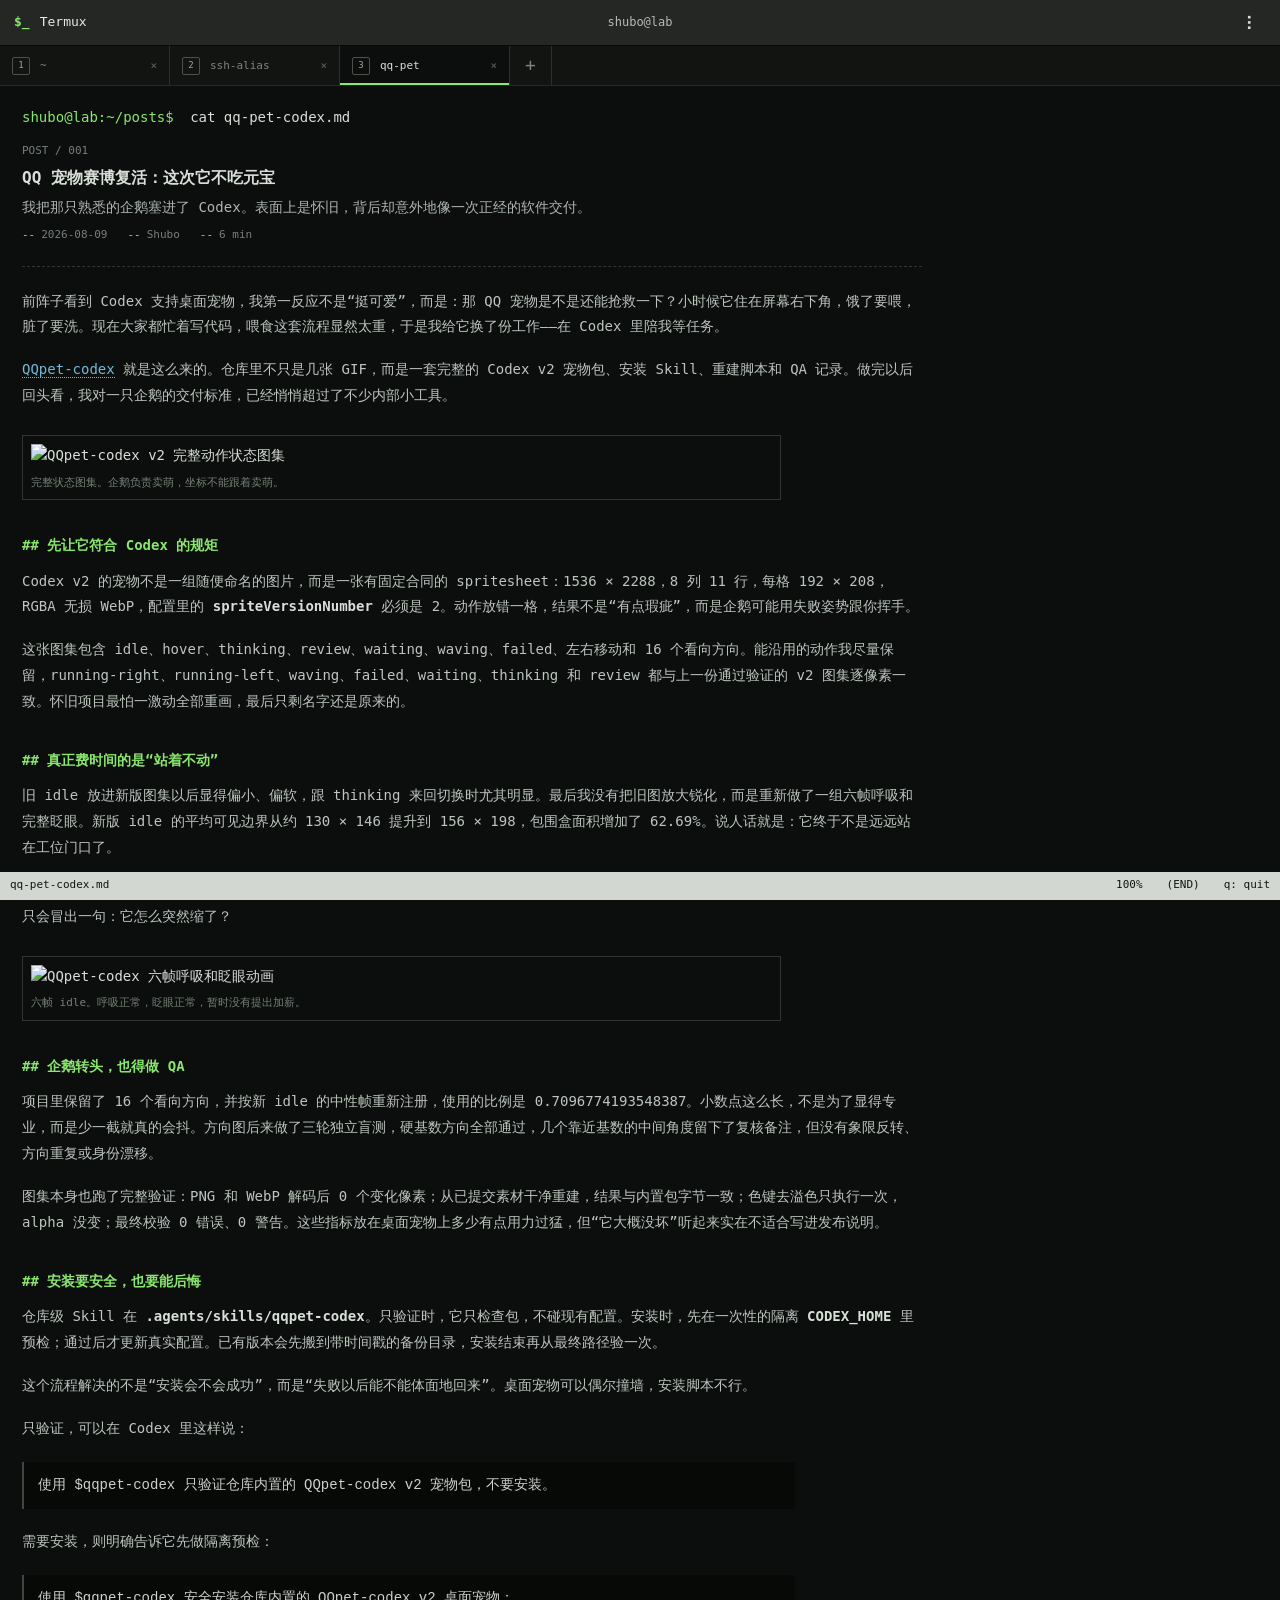
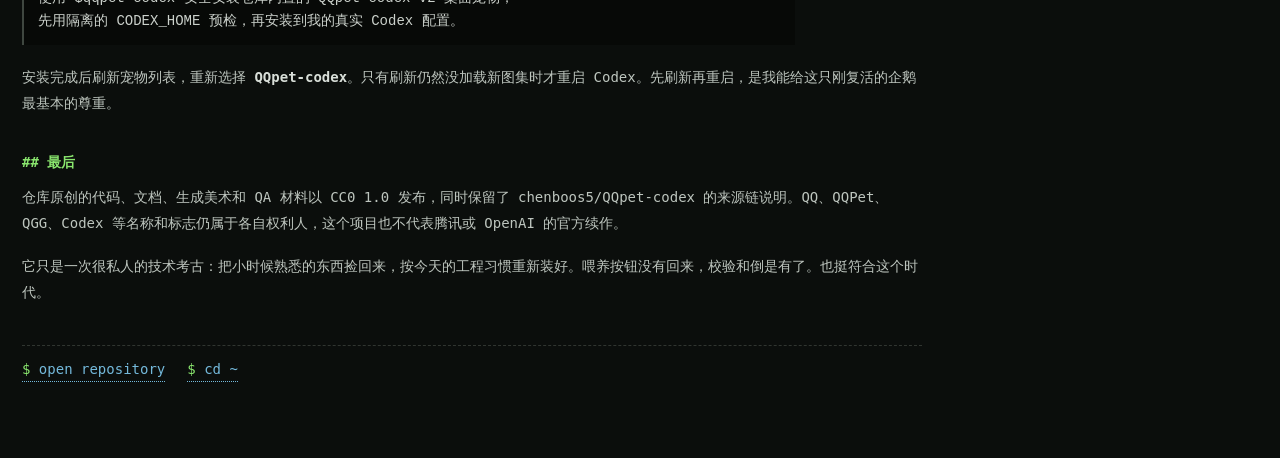
==== commit badfc4e8: "refactor: make blog a faithful Termux-style terminal" ====
--- a/posts/qq-pet-codex/index.html
+++ b/posts/qq-pet-codex/index.html
@@ -10,11 +10,17 @@
   </head>
   <body>
     <main class="terminal-window post-window">
-      <header class="terminal-bar">
-        <div class="window-dots" aria-hidden="true"><i></i><i></i><i></i></div>
-        <div class="terminal-title">shubo@lab: ~/posts/qq-pet-codex.md</div>
-        <div class="terminal-state"><span></span> read</div>
+      <header class="termux-header">
+        <div class="termux-brand"><span aria-hidden="true">$_</span><strong>Termux</strong></div>
+        <div class="termux-host">shubo@lab</div>
+        <button class="termux-menu" type="button" aria-label="菜单">⋮</button>
       </header>
+      <nav class="session-strip" aria-label="终端会话">
+        <a class="session" href="/"><span>1</span><strong>~</strong><i>×</i></a>
+        <a class="session" href="/posts/ssh-alias-codex-routing/"><span>2</span><strong>ssh-alias</strong><i>×</i></a>
+        <a class="session active" href="/posts/qq-pet-codex/"><span>3</span><strong>qq-pet</strong><i>×</i></a>
+        <a class="new-session" href="/#posts" title="全部文章" aria-label="查看全部文章">+</a>
+      </nav>
 
       <div class="terminal-screen post-screen">
         <nav class="command-nav" aria-label="主导航">
@@ -98,7 +104,7 @@
         </article>
       </div>
 
-      <footer class="terminal-footer"><span>UTF-8</span><span>qq-pet-codex.md</span><span>readonly</span><span>© 2026 SHUBO</span></footer>
+      <footer class="terminal-footer"><span>qq-pet-codex.md</span><span>100%</span><span>(END)</span><a href="/">q: quit</a></footer>
     </main>
   </body>
 </html>
--- a/styles.css
+++ b/styles.css
@@ -1,192 +1,161 @@
 :root {
-  --page: #050706;
-  --terminal: #0b0e0c;
-  --terminal-2: #0e1210;
-  --text: #d9ded7;
-  --muted: #737d74;
-  --dim: #4c554d;
-  --line: #232a24;
-  --green: #9ee86f;
-  --cyan: #7fcaca;
-  --amber: #d7bd73;
-  --red: #e27676;
-  --mono: "SFMono-Regular", "Cascadia Code", "Roboto Mono", Consolas, "PingFang SC", "Microsoft YaHei", monospace;
+  --bg: #0b0e0c;
+  --bar: #242724;
+  --tab: #171a18;
+  --tab-active: #0b0e0c;
+  --fg: #d8ded8;
+  --muted: #778078;
+  --green: #8ae66e;
+  --blue: #74b9db;
+  --yellow: #d8c46e;
+  --red: #e17070;
+  --line: #303530;
+  --mono: "SFMono-Regular", "Cascadia Mono", "Roboto Mono", "DejaVu Sans Mono", Consolas, "PingFang SC", "Microsoft YaHei", monospace;
 }
 
 * { box-sizing: border-box; }
-html { scroll-behavior: smooth; }
-body {
-  min-height: 100vh;
-  margin: 0;
-  padding: 36px;
-  background: var(--page);
-  color: var(--text);
-  font-family: var(--mono);
-  -webkit-font-smoothing: antialiased;
-}
+html { background: var(--bg); }
+body { min-height: 100vh; margin: 0; background: var(--bg); color: var(--fg); font: 14px/1.6 var(--mono); -webkit-font-smoothing: antialiased; }
 a { color: inherit; text-decoration: none; }
-.sr-only { position: absolute; width: 1px; height: 1px; padding: 0; margin: -1px; overflow: hidden; clip: rect(0, 0, 0, 0); white-space: nowrap; border: 0; }
+button, input { font: inherit; }
 
-.terminal-window {
-  width: min(1180px, 100%);
-  min-height: calc(100vh - 72px);
-  margin: 0 auto;
-  overflow: hidden;
-  background: var(--terminal);
-  border: 1px solid #2b332c;
-  border-radius: 10px;
-  box-shadow: 0 26px 80px rgba(0, 0, 0, .55);
-}
+.termux-app,
+.terminal-window { min-height: 100vh; background: var(--bg); }
 
-.terminal-bar {
-  position: relative;
+.termux-header {
+  position: sticky;
+  top: 0;
+  z-index: 10;
   display: grid;
   grid-template-columns: 1fr auto 1fr;
   align-items: center;
-  height: 48px;
-  padding: 0 18px;
-  background: #121613;
-  border-bottom: 1px solid var(--line);
-  color: var(--muted);
-  font-size: 10px;
+  height: 46px;
+  padding: 0 14px;
+  background: var(--bar);
+  border-bottom: 1px solid #090b09;
+  color: #e7eae7;
+  user-select: none;
 }
-.window-dots { display: flex; gap: 7px; }
-.window-dots i { width: 9px; height: 9px; border-radius: 50%; background: #454c46; }
-.window-dots i:first-child { background: #d96b62; }
-.window-dots i:nth-child(2) { background: #d3ae58; }
-.window-dots i:last-child { background: #6cb56e; }
-.terminal-title { letter-spacing: .02em; }
-.terminal-state { justify-self: end; text-transform: uppercase; letter-spacing: .08em; }
-.terminal-state span { display: inline-block; width: 6px; height: 6px; margin-right: 7px; border-radius: 50%; background: var(--green); box-shadow: 0 0 10px rgba(158, 232, 111, .5); }
+.termux-brand { display: flex; align-items: center; gap: 10px; font-size: 13px; }
+.termux-brand > span { color: var(--green); font-weight: 700; }
+.termux-brand strong { font-weight: 500; }
+.termux-host { color: #b5bbb5; font-size: 12px; }
+.termux-menu { justify-self: end; width: 34px; border: 0; background: transparent; color: #d8dcd8; cursor: pointer; font-size: 21px; }
 
-.terminal-screen { padding: 0 56px 72px; }
-.command-nav {
+.session-strip {
+  position: sticky;
+  top: 46px;
+  z-index: 9;
   display: flex;
-  align-items: center;
-  gap: 24px;
-  min-height: 66px;
+  height: 40px;
   overflow-x: auto;
-  border-bottom: 1px solid var(--line);
-  color: var(--muted);
-  font-size: 11px;
-  white-space: nowrap;
+  background: #111411;
+  border-bottom: 1px solid #252a25;
+  scrollbar-width: none;
 }
-.command-nav a:hover { color: var(--green); }
-.prompt { color: var(--green); }
+.session-strip::-webkit-scrollbar { display: none; }
+.session { display: flex; align-items: center; min-width: 170px; gap: 10px; padding: 0 12px; border-right: 1px solid #2b302b; color: #7c857d; font-size: 11px; white-space: nowrap; }
+.session:hover { background: #191d19; color: #c5cbc5; }
+.session.active { background: var(--tab-active); color: var(--fg); box-shadow: inset 0 -2px var(--green); }
+.session span { display: grid; place-items: center; width: 18px; height: 18px; border: 1px solid #4a524a; border-radius: 2px; color: #9ea69f; font-size: 9px; }
+.session strong { flex: 1; overflow: hidden; text-overflow: ellipsis; font-weight: 400; }
+.session i { color: #606860; font-style: normal; }
+.new-session { display: grid; place-items: center; flex: 0 0 42px; border: 0; border-right: 1px solid #2b302b; background: transparent; color: #7c857d; cursor: pointer; font-size: 18px; }
+.new-session:hover { background: #191d19; color: var(--green); }
 
-.terminal-section { padding: 74px 0 24px; scroll-margin-top: 20px; }
-.command-line { margin-bottom: 28px; color: var(--text); font-size: 12px; }
-.command-line .prompt { margin-right: 12px; }
-.command-output { padding-left: 24px; border-left: 1px solid var(--line); }
-.comment { margin: 0 0 28px; color: var(--dim); font-size: 11px; }
+.terminal-buffer { width: min(112ch, 100%); min-height: calc(100vh - 132px); padding: 22px 22px 90px; }
+.system-line { margin: 0; color: var(--muted); }
+.inline-command { padding: 0; border: 0; border-bottom: 1px dotted var(--green); background: transparent; color: var(--green); cursor: pointer; }
+.terminal-entry { margin-top: 20px; }
+.command { margin: 0 0 5px; white-space: pre-wrap; }
+.user { color: var(--green); }
+.cwd { color: var(--blue); }
+.output { margin: 0; color: #b8c0b9; }
+.about-output h1 { display: inline; margin: 0; color: var(--fg); font: 600 14px/1.6 var(--mono); }
+.about-output p { margin: 0; }
+.key-values span { color: var(--blue); }
 
-.intro-grid { display: grid; grid-template-columns: 1fr 380px; gap: 70px; align-items: end; }
-.intro h1 { margin: 0 0 34px; font-size: clamp(52px, 8vw, 96px); line-height: .95; letter-spacing: -.075em; }
-.cursor { display: inline-block; width: .12em; height: .82em; margin-left: .1em; background: var(--green); animation: blink 1.1s steps(1) infinite; }
-@keyframes blink { 50% { opacity: 0; } }
-.lead { max-width: 600px; margin: 0; color: #aeb5ad; font-size: 16px; line-height: 1.9; }
-.profile-table { margin: 0; border-top: 1px solid var(--line); }
-.profile-table div { display: grid; grid-template-columns: 100px 1fr; gap: 18px; padding: 15px 0; border-bottom: 1px solid var(--line); }
-.profile-table dt { color: var(--cyan); font-size: 9px; text-transform: uppercase; }
-.profile-table dd { margin: 0; color: #b7beb6; font-size: 11px; }
+.file-list { width: min(92ch, 100%); }
+.file-line { display: grid; grid-template-columns: 12ch 12ch 1fr; gap: 2ch; min-height: 24px; align-items: baseline; }
+.file-line span, .file-line time { color: var(--muted); }
+.file-line strong { color: var(--blue); font-weight: 400; }
+a.file-line:hover strong { color: var(--green); text-decoration: underline; }
+.file-list > p { margin: 0; color: var(--muted); }
+.file-head { color: #5c655d; font-size: 11px; }
+.gh-output p { margin: 0; }
+.gh-output p:first-child strong { color: var(--green); }
+.gh-output p:first-child span { margin-left: 8px; color: var(--muted); font-size: 10px; }
+.gh-output a, .contact-lines a { color: var(--blue); }
+.gh-output a:hover, .contact-lines a:hover { color: var(--green); text-decoration: underline; }
 
-.repo-heading { display: flex; justify-content: space-between; gap: 32px; align-items: start; margin-bottom: 26px; }
-.repo-visibility { display: inline-block; padding: 4px 7px; border: 1px solid var(--line); border-radius: 20px; color: var(--muted); font-size: 8px; }
-.repo-heading h2 { margin: 14px 0 8px; color: var(--green); font-size: 16px; font-weight: 500; }
-.repo-heading p { margin: 0; color: var(--muted); font-size: 10px; line-height: 1.7; }
-.repo-heading > a { color: var(--cyan); font-size: 10px; }
-.repo-heading > a:hover { color: var(--green); }
-.profile-card { display: block; width: 100%; max-width: 860px; min-height: 160px; object-fit: contain; object-position: left center; background: #070908; border: 1px solid var(--line); filter: saturate(.72) contrast(1.04); }
+#cli-output .terminal-entry { margin-top: 12px; }
+#cli-output .error { color: var(--red); }
+#cli-output .result { margin: 0; color: #b8c0b9; white-space: pre-wrap; }
+#cli-form { display: flex; align-items: baseline; gap: 8px; margin-top: 18px; }
+#cli-form label { flex: none; }
+#cli-input { min-width: 10ch; flex: 1; padding: 0; border: 0; outline: 0; background: transparent; color: var(--fg); caret-color: var(--green); }
 
-.listing-head,
-.file-row { display: grid; grid-template-columns: 110px 280px 1fr 24px; gap: 18px; align-items: center; }
-.listing-head { padding: 0 14px 12px; color: var(--dim); font-size: 9px; }
-.file-row { min-height: 78px; padding: 16px 14px; border-top: 1px solid var(--line); transition: background .16s ease; }
-.file-row:hover { background: var(--terminal-2); }
-.file-row time { color: var(--muted); font-size: 10px; }
-.file-row strong { color: var(--green); font-size: 11px; font-weight: 500; }
-.file-icon { color: var(--cyan); }
-.file-row p { margin: 0; color: #aeb5ad; font: 13px/1.6 var(--mono); }
-.file-row b { color: var(--green); font-size: 16px; font-weight: 400; transition: transform .16s ease; }
-.file-row:hover b { transform: translate(2px, -2px); }
-.listing-summary { padding: 16px 14px 0; border-top: 1px solid var(--line); color: var(--dim); font-size: 9px; }
+.extra-keys {
+  position: fixed;
+  left: 0;
+  right: 0;
+  bottom: 0;
+  z-index: 12;
+  display: flex;
+  height: 46px;
+  overflow-x: auto;
+  background: #202320;
+  border-top: 1px solid #343934;
+  scrollbar-width: none;
+}
+.extra-keys::-webkit-scrollbar { display: none; }
+.extra-keys button { min-width: 66px; flex: 1 0 auto; border: 0; border-right: 1px solid #313631; background: transparent; color: #c5cbc5; cursor: pointer; font-size: 11px; }
+.extra-keys button:hover, .extra-keys button.latched { background: #343934; color: var(--green); }
 
-.contact-output { max-width: 720px; }
-.contact-output p { display: grid; grid-template-columns: 110px 1fr; gap: 20px; margin: 0; padding: 13px 0; border-bottom: 1px solid var(--line); font-size: 12px; }
-.contact-output p:first-of-type { border-top: 1px solid var(--line); }
-.contact-output span { color: var(--cyan); font-size: 9px; }
-.contact-output strong { font-weight: 400; }
-.contact-output a:hover { color: var(--green); }
+/* Post pages use the same Termux sessions and a less-like reader. */
+.post-screen { width: min(112ch, 100%); padding: 20px 22px 0; }
+.post-screen .command-nav { display: none; }
+.post-command { margin: 0 0 14px; }
+.post-command .prompt { margin-right: 8px; color: var(--green); }
+.post-header { margin: 0; padding: 0 0 22px; border-bottom: 1px dashed var(--line); }
+.post-label { color: var(--muted); font-size: 11px; }
+.post-header h1 { margin: 5px 0; color: var(--fg); font: 600 16px/1.6 var(--mono); }
+.post-deck { margin: 0; color: #aeb6af; }
+.post-meta { display: flex; flex-wrap: wrap; gap: 0 20px; margin-top: 8px; color: var(--muted); font-size: 11px; }
+.post-meta span::before { content: "--"; margin-right: 6px; color: var(--green); }
+.post-content { margin: 0; padding: 22px 0 76px; }
+.post-content > p { margin: 0 0 17px; color: #bdc5be; line-height: 1.85; }
+.post-content h2 { margin: 34px 0 12px; color: var(--green); font: 600 14px/1.6 var(--mono); }
+.post-content h2::before { content: "## "; }
+.post-content strong { color: var(--fg); font-weight: 600; }
+.post-content a { color: var(--blue); border-bottom: 1px dotted currentColor; }
+.post-content figure { width: min(90ch, 100%); margin: 26px 0; padding: 8px; border: 1px solid var(--line); }
+.post-content figure img { display: block; max-width: 100%; max-height: 520px; margin: 0 auto; object-fit: contain; }
+.post-content figcaption { margin-top: 7px; color: var(--muted); font-size: 11px; }
+.post-content pre { width: min(92ch, 100%); overflow-x: auto; margin: 20px 0; padding: 12px 14px; background: #070907; border-left: 2px solid #3f4740; color: #cbd1cb; line-height: 1.65; white-space: pre-wrap; }
+.post-content pre .redacted { color: var(--yellow); }
+.post-note { width: min(92ch, 100%); margin: 22px 0; padding: 10px 12px; border-left: 2px solid var(--yellow); color: #b2bab3; }
+.post-end { display: flex; gap: 22px; margin-top: 40px; padding-top: 12px; border-top: 1px dashed var(--line); }
+.post-end a::before { content: "$ "; color: var(--green); }
+.terminal-footer { position: fixed; right: 0; bottom: 0; left: 0; z-index: 12; display: flex; gap: 24px; height: 28px; padding: 4px 10px; background: #d2d7d2; color: #111411; font-size: 11px; }
+.terminal-footer span:first-child { margin-right: auto; }
+.terminal-footer a { color: #111411; }
 
-.interactive-terminal { margin-top: 80px; padding: 20px 22px; background: #070908; border: 1px solid var(--line); border-radius: 4px; }
-.cli-output { min-height: 26px; margin-bottom: 8px; color: var(--muted); font-size: 11px; line-height: 1.7; }
-.cli-output p { margin: 0 0 5px; }
-.cli-output strong { color: var(--green); font-weight: 500; }
-.cli-output .error { color: var(--red); }
-#cli-form { display: flex; align-items: center; gap: 10px; }
-#cli-form label { flex: none; font-size: 11px; }
-#cli-input { min-width: 0; flex: 1; padding: 5px 0; border: 0; outline: 0; background: transparent; caret-color: var(--green); color: var(--text); font: 12px var(--mono); }
-
-.terminal-footer { display: flex; justify-content: flex-end; gap: 28px; padding: 9px 18px; background: var(--green); color: #10150e; font-size: 9px; }
-.terminal-footer span:first-child { margin-right: auto; }
-
-/* Posts */
-.post-window { width: min(1080px, 100%); }
-.post-screen { padding-bottom: 0; }
-.post-command { margin: 54px 0 34px; }
-.post-header { padding: 0 0 48px 24px; border-left: 1px solid var(--line); border-bottom: 1px solid var(--line); }
-.post-label { margin-bottom: 22px; color: var(--cyan); font-size: 10px; }
-.post-header h1 { max-width: 850px; margin: 0 0 25px; font-size: clamp(38px, 6vw, 66px); line-height: 1.12; letter-spacing: -.06em; }
-.post-deck { max-width: 760px; margin: 0 0 28px; color: #aeb5ad; font-size: 15px; line-height: 1.8; }
-.post-meta { display: flex; flex-wrap: wrap; gap: 10px 24px; color: var(--dim); font-size: 9px; }
-.post-meta span::before { content: "--"; margin-right: 7px; color: var(--green); }
-.post-content { max-width: 760px; margin: 0 auto; padding: 72px 0 96px; }
-.post-content > p { margin: 0 0 24px; color: #b9c0b8; font: 15px/2 var(--mono); }
-.post-content h2 { margin: 70px 0 24px; color: var(--text); font-size: 20px; line-height: 1.5; font-weight: 600; }
-.post-content h2::before { content: "## "; color: var(--green); }
-.post-content strong { color: var(--text); font-weight: 600; }
-.post-content a { color: var(--green); border-bottom: 1px solid rgba(158, 232, 111, .45); }
-.post-content figure { margin: 42px 0; padding: 16px; background: #070908; border: 1px solid var(--line); }
-.post-content figure img { display: block; max-width: 100%; max-height: 560px; margin: 0 auto; object-fit: contain; }
-.post-content figcaption { margin-top: 13px; color: var(--dim); font-size: 9px; line-height: 1.6; text-align: center; }
-.post-content pre { overflow-x: auto; margin: 30px 0; padding: 20px 22px; background: #060806; border: 1px solid var(--line); border-radius: 3px; color: #c8cec6; font: 12px/1.8 var(--mono); white-space: pre-wrap; }
-.post-content pre .redacted { color: var(--amber); }
-.post-note { margin: 36px 0; padding: 18px 20px; border-left: 2px solid var(--amber); background: #10120d; color: #aeb5ad; font-size: 12px; line-height: 1.8; }
-.post-end { display: flex; flex-wrap: wrap; gap: 16px 26px; margin-top: 72px; padding-top: 24px; border-top: 1px solid var(--line); font-size: 11px; }
-.post-end a::before { content: "$ "; color: var(--green); }
-
-@media (max-width: 820px) {
-  body { padding: 0; }
-  .terminal-window { min-height: 100vh; border: 0; border-radius: 0; box-shadow: none; }
-  .terminal-screen { padding: 0 20px 48px; }
-  .terminal-bar { padding: 0 13px; }
-  .terminal-state { font-size: 0; }
-  .command-nav { gap: 16px; }
-  .command-nav > .prompt { display: none; }
-  .terminal-section { padding-top: 58px; }
-  .command-output { padding-left: 14px; }
-  .intro-grid { display: block; }
-  .intro h1 { margin-bottom: 25px; font-size: clamp(50px, 15vw, 76px); }
-  .profile-table { margin-top: 48px; }
-  .repo-heading { display: block; }
-  .repo-heading > a { display: inline-block; margin-top: 18px; }
-  .profile-card { min-height: 110px; }
-  .listing-head { display: none; }
-  .file-row { grid-template-columns: 1fr 22px; gap: 9px 12px; padding: 18px 8px; }
-  .file-row time { grid-column: 1 / -1; }
-  .file-row p { grid-column: 1; font-size: 11px; }
-  .file-row b { grid-column: 2; grid-row: 2 / 4; }
-  .terminal-footer { gap: 15px; }
-  .terminal-footer span:nth-child(2) { display: none; }
-  .post-command { margin-top: 38px; }
-  .post-header { padding-left: 14px; }
-  .post-header h1 { font-size: clamp(36px, 11vw, 54px); }
-  .post-content { padding: 54px 2px 76px; }
-  .post-content > p { font-size: 14px; line-height: 1.9; }
-  .post-content h2 { margin-top: 58px; font-size: 18px; }
+@media (max-width: 700px) {
+  body { font-size: 13px; }
+  .termux-header { grid-template-columns: 1fr auto 1fr; }
+  .termux-host { font-size: 11px; }
+  .session { min-width: 132px; }
+  .terminal-buffer, .post-screen { padding-right: 14px; padding-left: 14px; }
+  .file-line { grid-template-columns: 10ch 1fr; gap: 0 2ch; padding: 3px 0; }
+  .file-line span { display: none; }
+  .file-line strong { grid-column: 2; }
+  .file-head { display: none; }
+  .extra-keys button { min-width: 58px; }
+  .post-window::after { overflow: hidden; }
+  .post-header h1 { font-size: 14px; }
+  .post-meta { display: block; }
+  .terminal-footer span:nth-child(2), .terminal-footer span:nth-child(3) { display: none; }
 }
 
-@media (prefers-reduced-motion: reduce) {
-  html { scroll-behavior: auto; }
-  .cursor { animation: none; }
-}
+@media (prefers-reduced-motion: reduce) { * { scroll-behavior: auto !important; } }
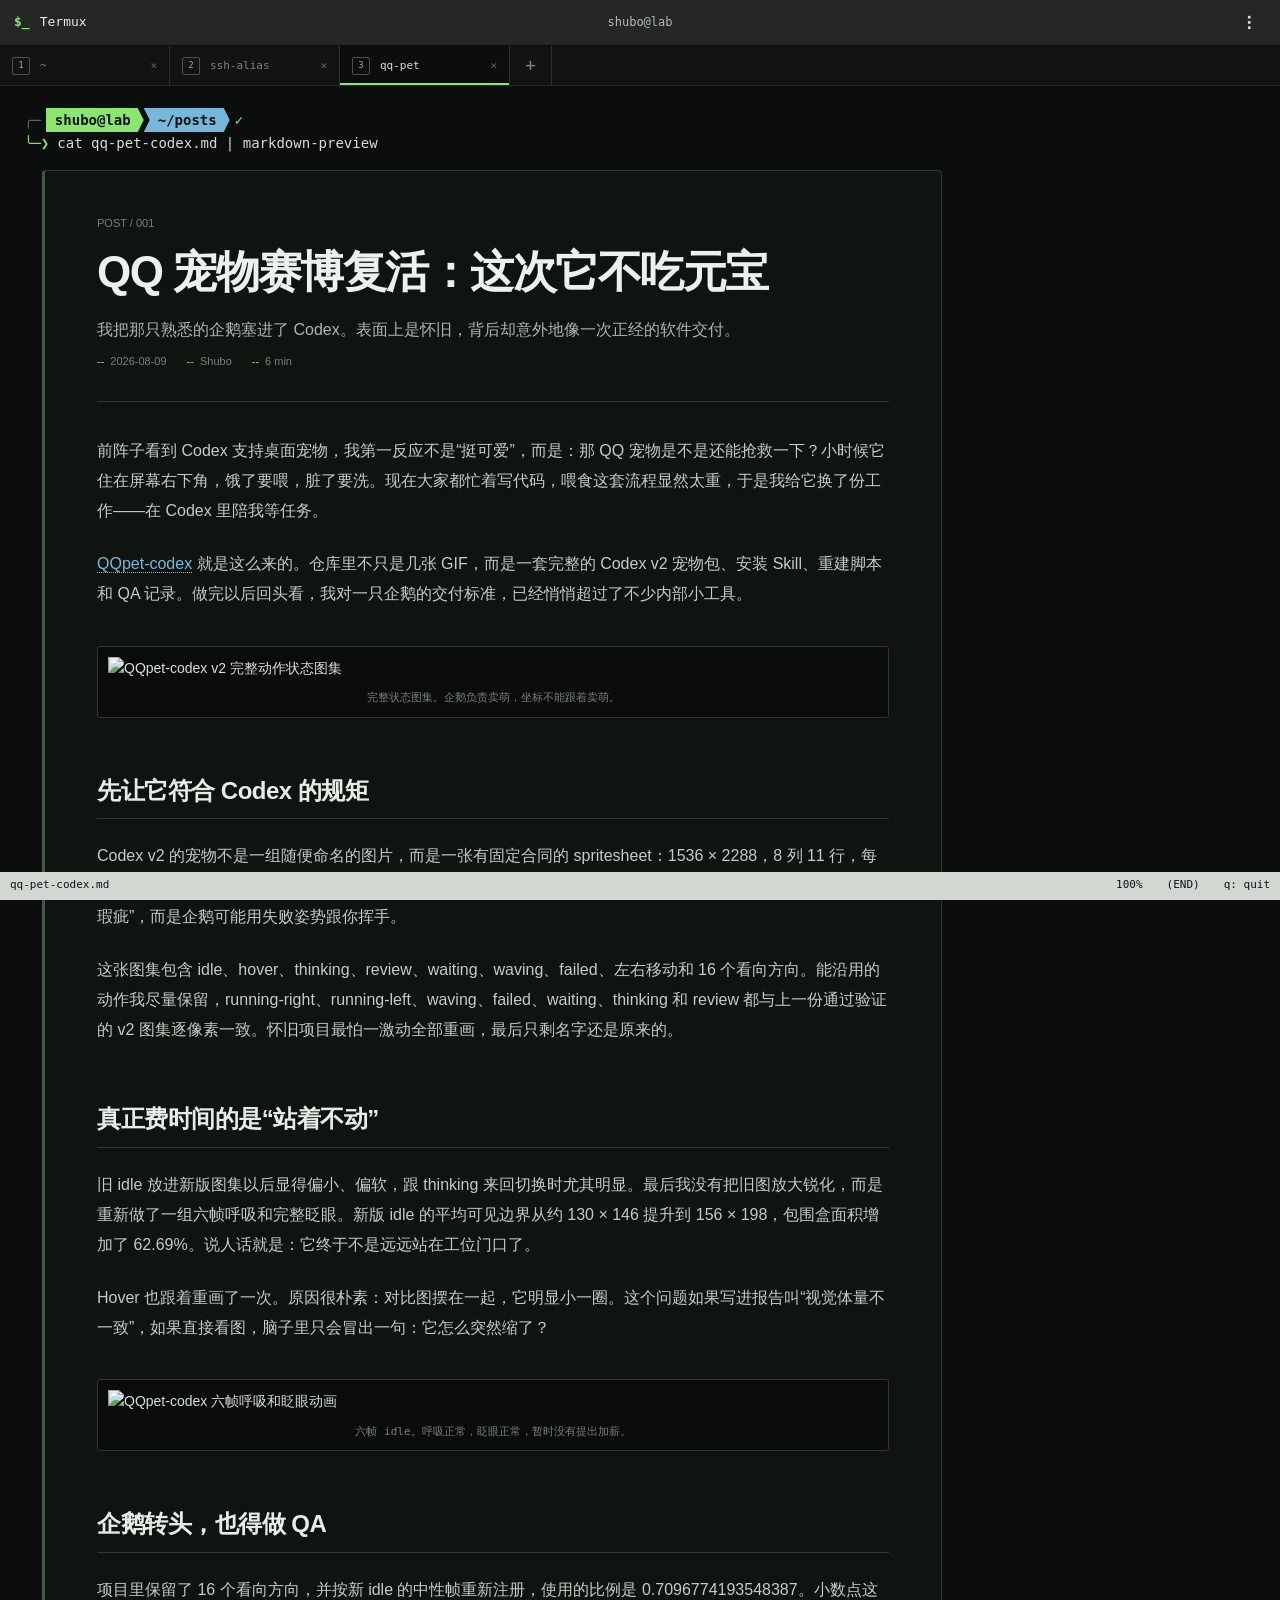
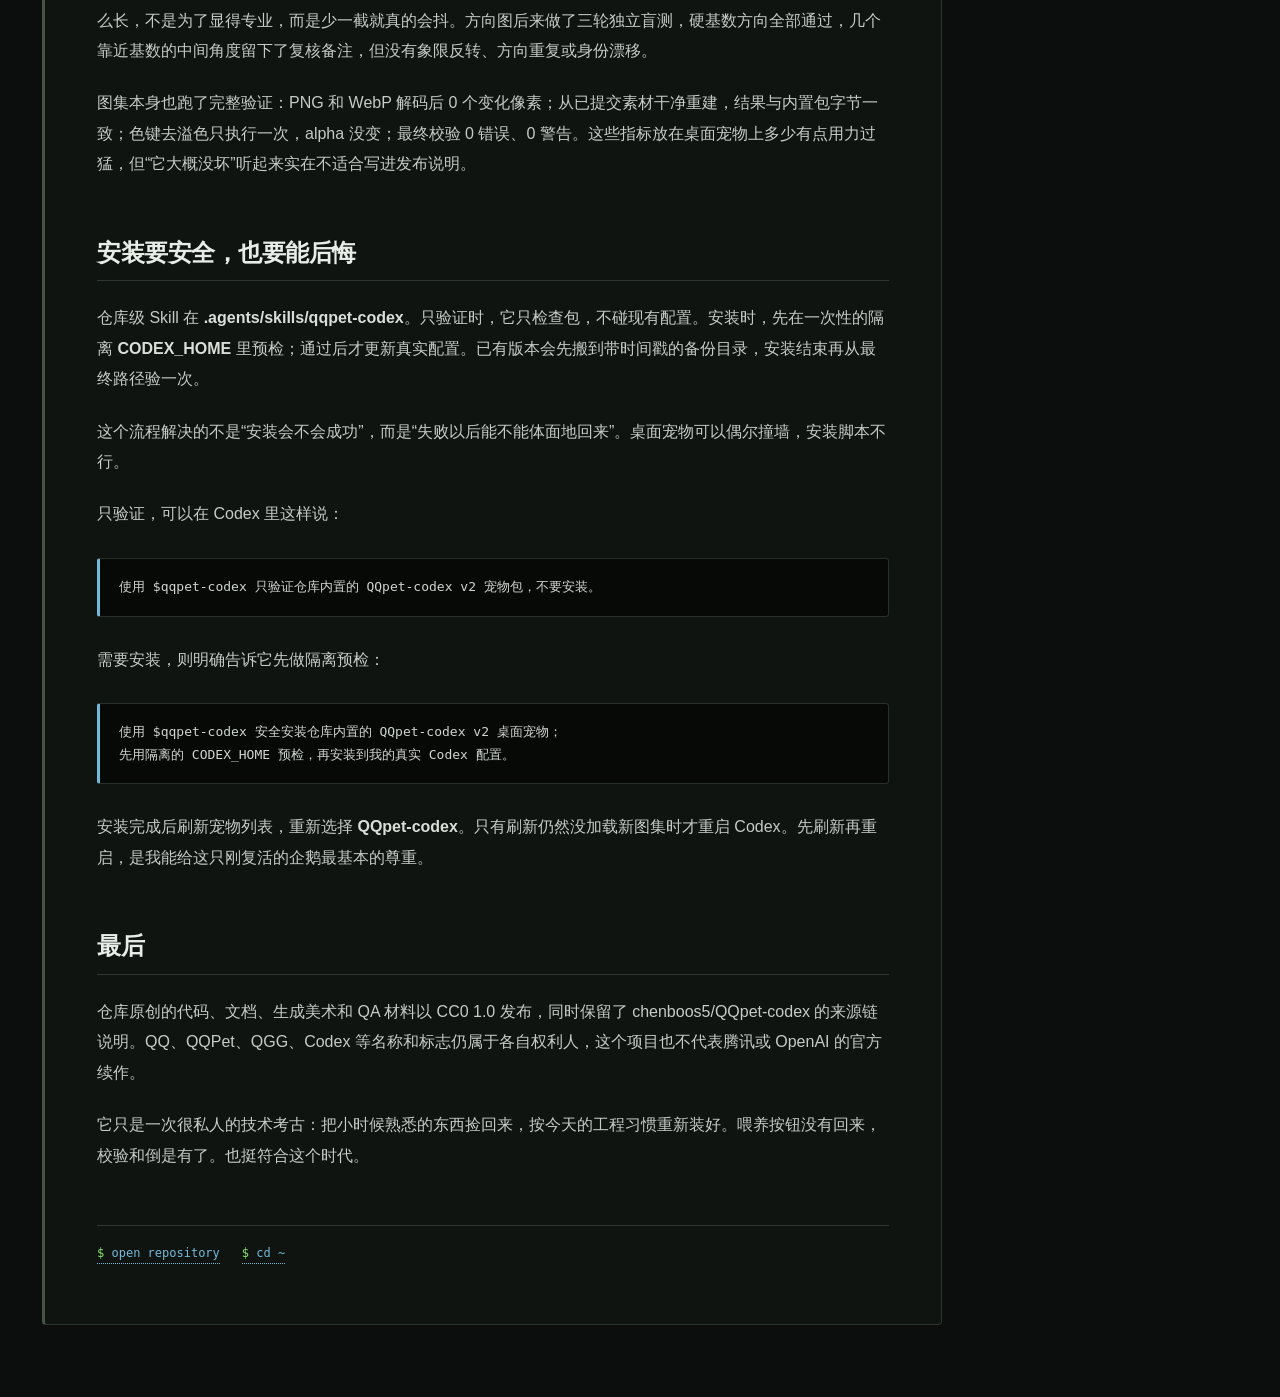
==== commit 9689221e: "feat: add p10k prompts neofetch and markdown previews" ====
--- a/posts/qq-pet-codex/index.html
+++ b/posts/qq-pet-codex/index.html
@@ -30,9 +30,12 @@
           <a href="https://github.com/shubolab/qq-pet-codex" target="_blank" rel="noreferrer">git remote -v ↗</a>
         </nav>
 
-        <div class="command-line post-command"><span class="prompt">shubo@lab:~/posts$</span> cat qq-pet-codex.md</div>
+        <div class="p10k-prompt post-command">
+          <div class="p10k-context"><span class="prompt-rail">╭─</span><span class="prompt-segment host">shubo@lab</span><span class="prompt-segment path">~/posts</span><span class="prompt-ok">✓</span></div>
+          <div class="p10k-command"><span>╰─❯</span><code>cat qq-pet-codex.md | markdown-preview</code></div>
+        </div>
 
-        <article>
+        <article class="markdown-preview">
           <header class="post-header">
             <div class="post-label">POST / 001</div>
             <h1>QQ 宠物赛博复活：这次它不吃元宝</h1>
--- a/styles.css
+++ b/styles.css
@@ -11,6 +11,7 @@
   --red: #e17070;
   --line: #303530;
   --mono: "SFMono-Regular", "Cascadia Mono", "Roboto Mono", "DejaVu Sans Mono", Consolas, "PingFang SC", "Microsoft YaHei", monospace;
+  --sans: Inter, -apple-system, BlinkMacSystemFont, "Segoe UI", "PingFang SC", "Microsoft YaHei", sans-serif;
 }
 
 * { box-sizing: border-box; }
@@ -66,14 +67,41 @@
 .terminal-buffer { width: min(112ch, 100%); min-height: calc(100vh - 132px); padding: 22px 22px 90px; }
 .system-line { margin: 0; color: var(--muted); }
 .inline-command { padding: 0; border: 0; border-bottom: 1px dotted var(--green); background: transparent; color: var(--green); cursor: pointer; }
-.terminal-entry { margin-top: 20px; }
-.command { margin: 0 0 5px; white-space: pre-wrap; }
-.user { color: var(--green); }
-.cwd { color: var(--blue); }
-.output { margin: 0; color: #b8c0b9; }
-.about-output h1 { display: inline; margin: 0; color: var(--fg); font: 600 14px/1.6 var(--mono); }
-.about-output p { margin: 0; }
-.key-values span { color: var(--blue); }
+.terminal-entry { margin-top: 24px; padding-bottom: 24px; border-bottom: 1px solid #232923; }
+body.stream-active #boot-transcript .terminal-entry:not(.stream-visible) { display: none; }
+body.stream-active #boot-transcript .output:not(.stream-output-visible) { display: none; }
+body.stream-active:not(.stream-interrupted) #boot-transcript::after { content: "▋"; color: var(--green); animation: stream-caret .55s steps(1) infinite; }
+.interrupt-line { margin: 12px 0 0; color: var(--red); }
+@keyframes stream-caret { 50% { opacity: 0; } }
+.p10k-prompt { margin-bottom: 9px; color: var(--fg); }
+.p10k-context { display: flex; align-items: center; min-height: 24px; }
+.prompt-rail { margin-right: 5px; color: #5c665d; }
+.prompt-segment { position: relative; display: inline-block; margin-right: 5px; padding: 2px 13px 2px 9px; clip-path: polygon(0 0, calc(100% - 6px) 0, 100% 50%, calc(100% - 6px) 100%, 0 100%); color: #091009; font-weight: 700; line-height: 20px; }
+.prompt-segment.host { background: var(--green); }
+.prompt-segment.host.visitor { background: var(--yellow); }
+.prompt-segment.path { margin-left: -5px; padding-left: 14px; background: var(--blue); clip-path: polygon(0 0, calc(100% - 6px) 0, 100% 50%, calc(100% - 6px) 100%, 0 100%, 6px 50%); }
+.prompt-ok { color: var(--green); font-weight: 700; }
+.p10k-command { display: flex; align-items: baseline; gap: 8px; min-height: 24px; }
+.p10k-command > span, .p10k-command > label { color: var(--green); font-weight: 700; }
+.p10k-command code { color: var(--fg); font: inherit; }
+.output { margin: 0 0 0 18px; padding: 12px 14px; background: #0e1210; border: 1px solid #273028; border-left: 3px solid #465448; border-radius: 3px; color: #b8c0b9; }
+
+.neofetch-output { display: grid; grid-template-columns: 24ch 1fr; gap: 3ch; width: min(82ch, calc(100% - 18px)); }
+.ascii-logo { align-self: center; margin: 0; color: var(--green); font: 700 14px/1.35 var(--mono); }
+.fetch-info h1 { margin: 0; color: var(--fg); font: 700 14px/1.5 var(--mono); }
+.fetch-info h1 span:first-child { color: var(--green); }
+.fetch-info h1 span:last-child { color: var(--blue); }
+.fetch-info p { margin: 0; }
+.fetch-info b { color: var(--blue); font-weight: 600; }
+.fetch-info a { color: var(--green); }
+.fetch-rule { color: var(--muted); }
+.fetch-colors { display: flex; margin-top: 8px; }
+.fetch-colors i { width: 22px; height: 12px; background: #4d554e; }
+.fetch-colors i:nth-child(2) { background: var(--red); }
+.fetch-colors i:nth-child(3) { background: var(--green); }
+.fetch-colors i:nth-child(4) { background: var(--yellow); }
+.fetch-colors i:nth-child(5) { background: var(--blue); }
+.fetch-colors i:nth-child(6) { background: #c6a0e8; }
 
 .file-list { width: min(92ch, 100%); }
 .file-line { display: grid; grid-template-columns: 12ch 12ch 1fr; gap: 2ch; min-height: 24px; align-items: baseline; }
@@ -88,11 +116,11 @@
 .gh-output a, .contact-lines a { color: var(--blue); }
 .gh-output a:hover, .contact-lines a:hover { color: var(--green); text-decoration: underline; }
 
-#cli-output .terminal-entry { margin-top: 12px; }
+#cli-output .terminal-entry { margin-top: 18px; }
 #cli-output .error { color: var(--red); }
-#cli-output .result { margin: 0; color: #b8c0b9; white-space: pre-wrap; }
-#cli-form { display: flex; align-items: baseline; gap: 8px; margin-top: 18px; }
-#cli-form label { flex: none; }
+#cli-output .result { margin: 0 0 0 18px; padding: 10px 12px; background: #0e1210; border: 1px solid #273028; border-left: 3px solid #465448; color: #b8c0b9; white-space: pre-wrap; }
+#cli-form { margin-top: 20px; }
+#cli-form .p10k-command { gap: 8px; }
 #cli-input { min-width: 10ch; flex: 1; padding: 0; border: 0; outline: 0; background: transparent; color: var(--fg); caret-color: var(--green); }
 
 .extra-keys {
@@ -112,30 +140,29 @@
 .extra-keys button { min-width: 66px; flex: 1 0 auto; border: 0; border-right: 1px solid #313631; background: transparent; color: #c5cbc5; cursor: pointer; font-size: 11px; }
 .extra-keys button:hover, .extra-keys button.latched { background: #343934; color: var(--green); }
 
-/* Post pages use the same Termux sessions and a less-like reader. */
-.post-screen { width: min(112ch, 100%); padding: 20px 22px 0; }
+/* Post pages pipe Markdown into a readable preview inside the terminal. */
+.post-screen { width: min(1240px, 100%); padding: 22px 24px 0; }
 .post-screen .command-nav { display: none; }
-.post-command { margin: 0 0 14px; }
-.post-command .prompt { margin-right: 8px; color: var(--green); }
-.post-header { margin: 0; padding: 0 0 22px; border-bottom: 1px dashed var(--line); }
+.post-command { width: min(112ch, 100%); margin: 0 0 14px; }
+.markdown-preview { width: min(900px, calc(100% - 18px)); margin: 0 0 72px 18px; padding: 44px 52px 60px; background: #101411; border: 1px solid #2b342d; border-left: 3px solid #465448; border-radius: 4px; font-family: var(--sans); }
+.post-header { margin: 0; padding: 0 0 30px; border-bottom: 1px solid #303832; }
 .post-label { color: var(--muted); font-size: 11px; }
-.post-header h1 { margin: 5px 0; color: var(--fg); font: 600 16px/1.6 var(--mono); }
-.post-deck { margin: 0; color: #aeb6af; }
+.post-header h1 { margin: 12px 0 18px; color: #edf1ed; font: 700 clamp(30px, 4.2vw, 44px)/1.22 var(--sans); letter-spacing: -.035em; }
+.post-deck { max-width: 720px; margin: 0; color: #aeb6af; font: 16px/1.8 var(--sans); }
 .post-meta { display: flex; flex-wrap: wrap; gap: 0 20px; margin-top: 8px; color: var(--muted); font-size: 11px; }
 .post-meta span::before { content: "--"; margin-right: 6px; color: var(--green); }
-.post-content { margin: 0; padding: 22px 0 76px; }
-.post-content > p { margin: 0 0 17px; color: #bdc5be; line-height: 1.85; }
-.post-content h2 { margin: 34px 0 12px; color: var(--green); font: 600 14px/1.6 var(--mono); }
-.post-content h2::before { content: "## "; }
+.post-content { margin: 0; padding: 34px 0 0; }
+.post-content > p { margin: 0 0 22px; color: #c5cbc5; font: 16px/1.9 var(--sans); }
+.post-content h2 { margin: 56px 0 22px; padding-bottom: 10px; border-bottom: 1px solid #303832; color: #e7ece7; font: 700 24px/1.45 var(--sans); letter-spacing: -.02em; }
 .post-content strong { color: var(--fg); font-weight: 600; }
 .post-content a { color: var(--blue); border-bottom: 1px dotted currentColor; }
-.post-content figure { width: min(90ch, 100%); margin: 26px 0; padding: 8px; border: 1px solid var(--line); }
+.post-content figure { width: 100%; margin: 36px 0; padding: 10px; background: #090c0a; border: 1px solid var(--line); border-radius: 3px; }
 .post-content figure img { display: block; max-width: 100%; max-height: 520px; margin: 0 auto; object-fit: contain; }
-.post-content figcaption { margin-top: 7px; color: var(--muted); font-size: 11px; }
-.post-content pre { width: min(92ch, 100%); overflow-x: auto; margin: 20px 0; padding: 12px 14px; background: #070907; border-left: 2px solid #3f4740; color: #cbd1cb; line-height: 1.65; white-space: pre-wrap; }
+.post-content figcaption { margin-top: 10px; color: var(--muted); font: 11px/1.6 var(--mono); text-align: center; }
+.post-content pre { width: 100%; overflow-x: auto; margin: 28px 0; padding: 17px 19px; background: #070907; border: 1px solid #283029; border-left: 3px solid var(--blue); border-radius: 3px; color: #d0d6d0; font: 13px/1.75 var(--mono); white-space: pre-wrap; }
 .post-content pre .redacted { color: var(--yellow); }
-.post-note { width: min(92ch, 100%); margin: 22px 0; padding: 10px 12px; border-left: 2px solid var(--yellow); color: #b2bab3; }
-.post-end { display: flex; gap: 22px; margin-top: 40px; padding-top: 12px; border-top: 1px dashed var(--line); }
+.post-note { width: 100%; margin: 30px 0; padding: 15px 17px; background: #17160e; border-left: 3px solid var(--yellow); color: #c1c5ba; font: 14px/1.8 var(--sans); }
+.post-end { display: flex; gap: 22px; margin-top: 54px; padding-top: 18px; border-top: 1px solid #303832; font-family: var(--mono); font-size: 12px; }
 .post-end a::before { content: "$ "; color: var(--green); }
 .terminal-footer { position: fixed; right: 0; bottom: 0; left: 0; z-index: 12; display: flex; gap: 24px; height: 28px; padding: 4px 10px; background: #d2d7d2; color: #111411; font-size: 11px; }
 .terminal-footer span:first-child { margin-right: auto; }
@@ -147,13 +174,18 @@
   .termux-host { font-size: 11px; }
   .session { min-width: 132px; }
   .terminal-buffer, .post-screen { padding-right: 14px; padding-left: 14px; }
+  .neofetch-output { grid-template-columns: 1fr; }
+  .ascii-logo { display: none; }
+  .output { margin-left: 10px; }
   .file-line { grid-template-columns: 10ch 1fr; gap: 0 2ch; padding: 3px 0; }
   .file-line span { display: none; }
   .file-line strong { grid-column: 2; }
   .file-head { display: none; }
   .extra-keys button { min-width: 58px; }
-  .post-window::after { overflow: hidden; }
-  .post-header h1 { font-size: 14px; }
+  .markdown-preview { width: calc(100% - 10px); margin-left: 10px; padding: 28px 20px 42px; }
+  .post-header h1 { font-size: 28px; }
+  .post-content > p { font-size: 15px; }
+  .post-content h2 { margin-top: 44px; font-size: 21px; }
   .post-meta { display: block; }
   .terminal-footer span:nth-child(2), .terminal-footer span:nth-child(3) { display: none; }
 }
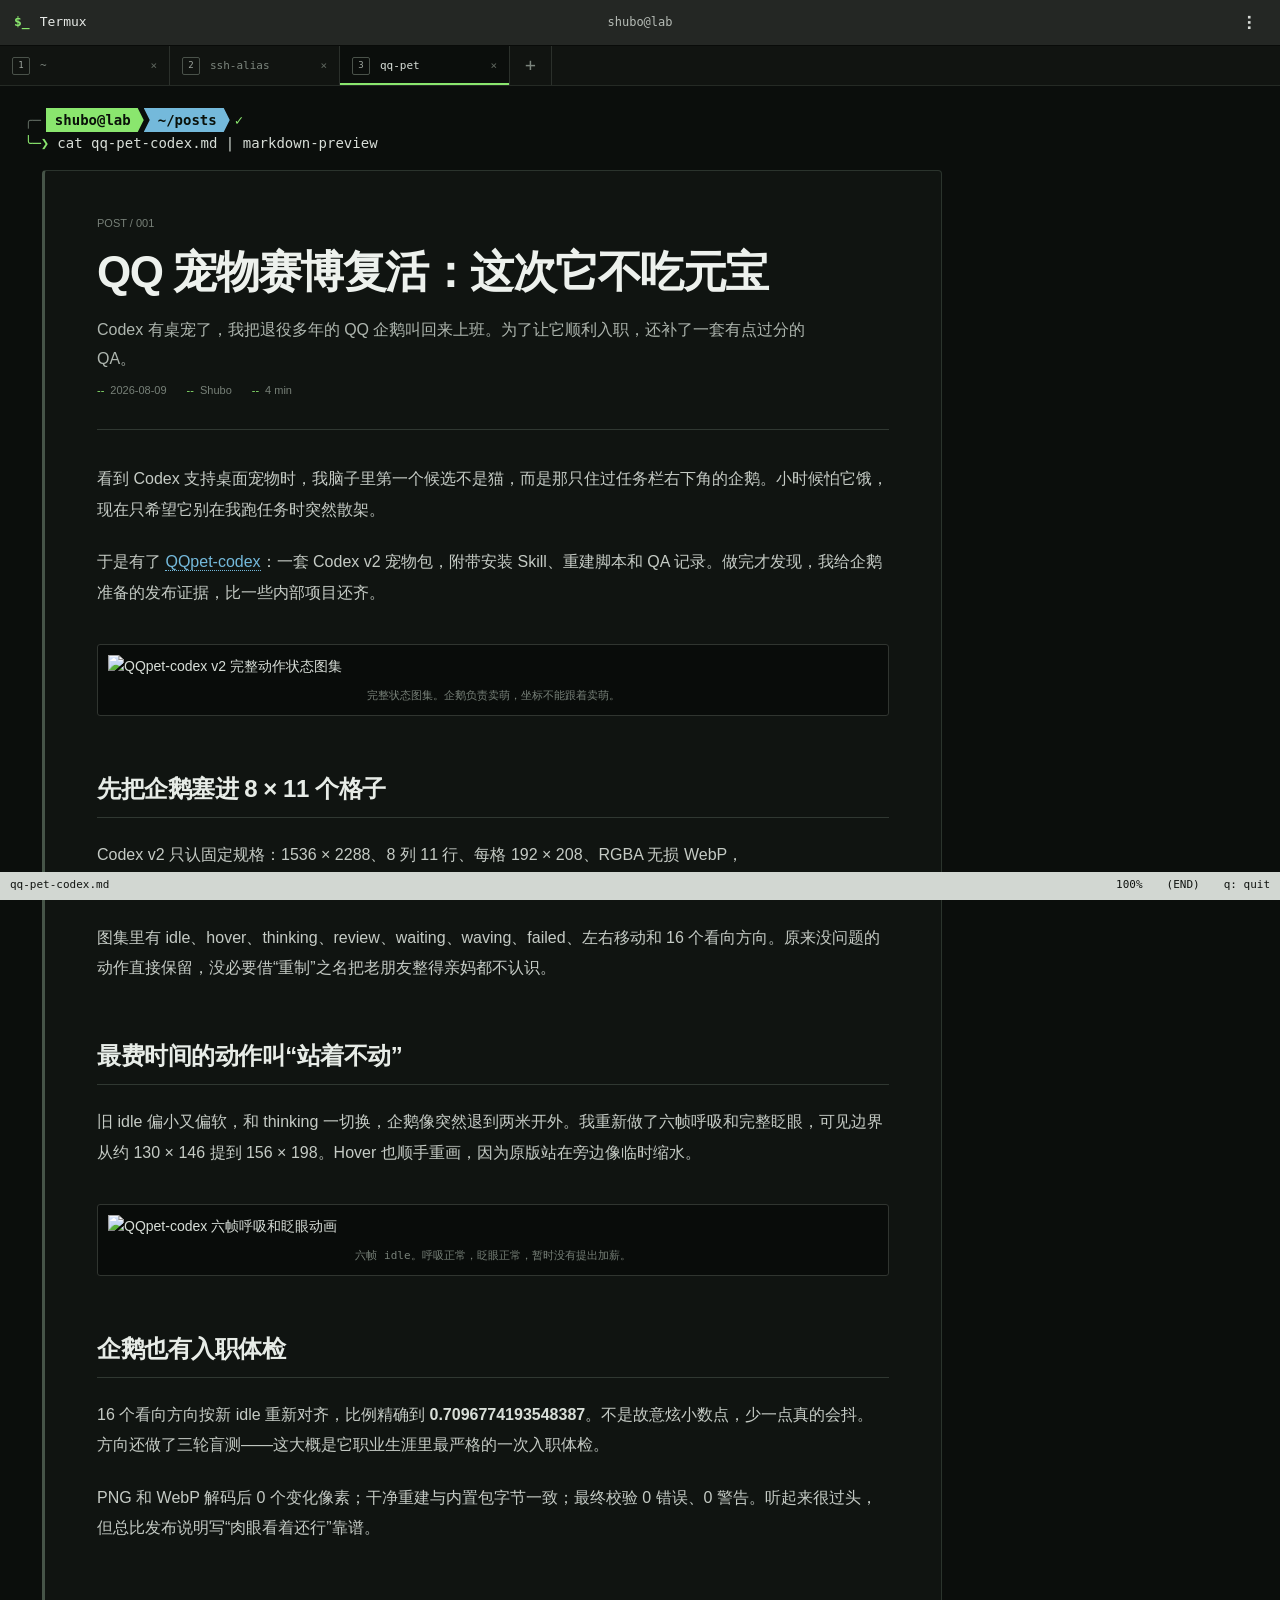
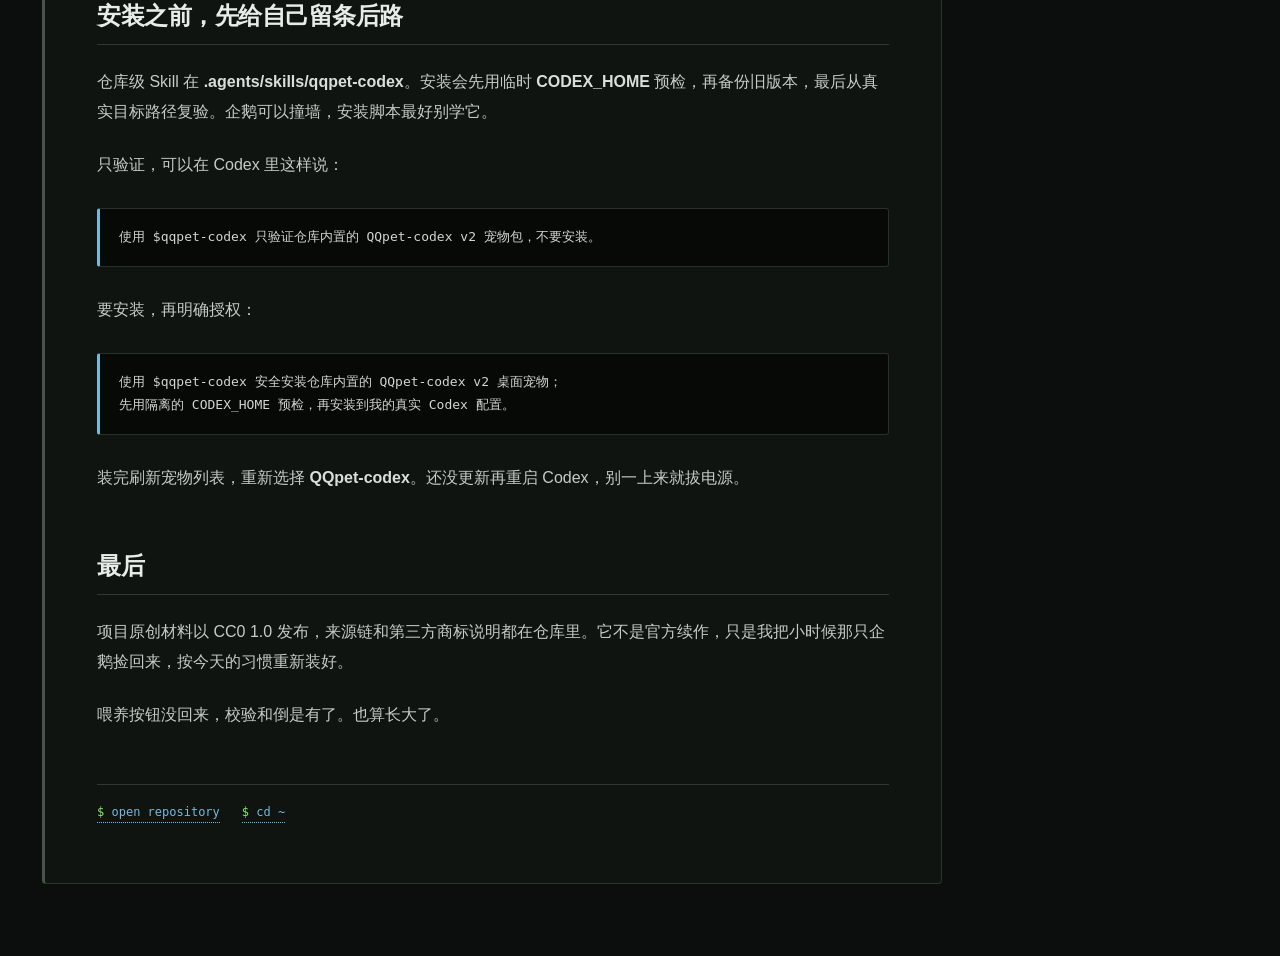
==== commit 39a987f0: "refine: humanize posts and polish terminal interactions" ====
--- a/posts/qq-pet-codex/index.html
+++ b/posts/qq-pet-codex/index.html
@@ -39,65 +39,61 @@
           <header class="post-header">
             <div class="post-label">POST / 001</div>
             <h1>QQ 宠物赛博复活：这次它不吃元宝</h1>
-            <p class="post-deck">我把那只熟悉的企鹅塞进了 Codex。表面上是怀旧，背后却意外地像一次正经的软件交付。</p>
-            <div class="post-meta"><span>2026-08-09</span><span>Shubo</span><span>6 min</span></div>
+            <p class="post-deck">Codex 有桌宠了，我把退役多年的 QQ 企鹅叫回来上班。为了让它顺利入职，还补了一套有点过分的 QA。</p>
+            <div class="post-meta"><span>2026-08-09</span><span>Shubo</span><span>4 min</span></div>
           </header>
 
           <div class="post-content">
-            <p>前阵子看到 Codex 支持桌面宠物，我第一反应不是“挺可爱”，而是：那 QQ 宠物是不是还能抢救一下？小时候它住在屏幕右下角，饿了要喂，脏了要洗。现在大家都忙着写代码，喂食这套流程显然太重，于是我给它换了份工作——在 Codex 里陪我等任务。</p>
+            <p>看到 Codex 支持桌面宠物时，我脑子里第一个候选不是猫，而是那只住过任务栏右下角的企鹅。小时候怕它饿，现在只希望它别在我跑任务时突然散架。</p>
 
-            <p><a href="https://github.com/shubolab/qq-pet-codex" target="_blank" rel="noreferrer">QQpet-codex</a> 就是这么来的。仓库里不只是几张 GIF，而是一套完整的 Codex v2 宠物包、安装 Skill、重建脚本和 QA 记录。做完以后回头看，我对一只企鹅的交付标准，已经悄悄超过了不少内部小工具。</p>
+            <p>于是有了 <a href="https://github.com/shubolab/qq-pet-codex" target="_blank" rel="noreferrer">QQpet-codex</a>：一套 Codex v2 宠物包，附带安装 Skill、重建脚本和 QA 记录。做完才发现，我给企鹅准备的发布证据，比一些内部项目还齐。</p>
 
             <figure>
               <img src="https://raw.githubusercontent.com/shubolab/qq-pet-codex/main/qa/contact-sheet-extended.png" alt="QQpet-codex v2 完整动作状态图集" />
               <figcaption>完整状态图集。企鹅负责卖萌，坐标不能跟着卖萌。</figcaption>
             </figure>
 
-            <h2>先让它符合 Codex 的规矩</h2>
+            <h2>先把企鹅塞进 8 × 11 个格子</h2>
 
-            <p>Codex v2 的宠物不是一组随便命名的图片，而是一张有固定合同的 spritesheet：1536 × 2288，8 列 11 行，每格 192 × 208，RGBA 无损 WebP，配置里的 <strong>spriteVersionNumber</strong> 必须是 2。动作放错一格，结果不是“有点瑕疵”，而是企鹅可能用失败姿势跟你挥手。</p>
+            <p>Codex v2 只认固定规格：1536 × 2288、8 列 11 行、每格 192 × 208、RGBA 无损 WebP，<strong>spriteVersionNumber</strong> 必须是 2。动作放错一格，企鹅可能在任务失败时热情挥手。情绪很稳定，时机不太对。</p>
 
-            <p>这张图集包含 idle、hover、thinking、review、waiting、waving、failed、左右移动和 16 个看向方向。能沿用的动作我尽量保留，running-right、running-left、waving、failed、waiting、thinking 和 review 都与上一份通过验证的 v2 图集逐像素一致。怀旧项目最怕一激动全部重画，最后只剩名字还是原来的。</p>
+            <p>图集里有 idle、hover、thinking、review、waiting、waving、failed、左右移动和 16 个看向方向。原来没问题的动作直接保留，没必要借“重制”之名把老朋友整得亲妈都不认识。</p>
 
-            <h2>真正费时间的是“站着不动”</h2>
+            <h2>最费时间的动作叫“站着不动”</h2>
 
-            <p>旧 idle 放进新版图集以后显得偏小、偏软，跟 thinking 来回切换时尤其明显。最后我没有把旧图放大锐化，而是重新做了一组六帧呼吸和完整眨眼。新版 idle 的平均可见边界从约 130 × 146 提升到 156 × 198，包围盒面积增加了 62.69%。说人话就是：它终于不是远远站在工位门口了。</p>
-
-            <p>Hover 也跟着重画了一次。原因很朴素：对比图摆在一起，它明显小一圈。这个问题如果写进报告叫“视觉体量不一致”，如果直接看图，脑子里只会冒出一句：它怎么突然缩了？</p>
+            <p>旧 idle 偏小又偏软，和 thinking 一切换，企鹅像突然退到两米开外。我重新做了六帧呼吸和完整眨眼，可见边界从约 130 × 146 提到 156 × 198。Hover 也顺手重画，因为原版站在旁边像临时缩水。</p>
 
             <figure>
               <img src="https://raw.githubusercontent.com/shubolab/qq-pet-codex/main/qa/previews/idle.gif" alt="QQpet-codex 六帧呼吸和眨眼动画" loading="lazy" />
               <figcaption>六帧 idle。呼吸正常，眨眼正常，暂时没有提出加薪。</figcaption>
             </figure>
 
-            <h2>企鹅转头，也得做 QA</h2>
+            <h2>企鹅也有入职体检</h2>
 
-            <p>项目里保留了 16 个看向方向，并按新 idle 的中性帧重新注册，使用的比例是 0.7096774193548387。小数点这么长，不是为了显得专业，而是少一截就真的会抖。方向图后来做了三轮独立盲测，硬基数方向全部通过，几个靠近基数的中间角度留下了复核备注，但没有象限反转、方向重复或身份漂移。</p>
+            <p>16 个看向方向按新 idle 重新对齐，比例精确到 <strong>0.7096774193548387</strong>。不是故意炫小数点，少一点真的会抖。方向还做了三轮盲测——这大概是它职业生涯里最严格的一次入职体检。</p>
 
-            <p>图集本身也跑了完整验证：PNG 和 WebP 解码后 0 个变化像素；从已提交素材干净重建，结果与内置包字节一致；色键去溢色只执行一次，alpha 没变；最终校验 0 错误、0 警告。这些指标放在桌面宠物上多少有点用力过猛，但“它大概没坏”听起来实在不适合写进发布说明。</p>
+            <p>PNG 和 WebP 解码后 0 个变化像素；干净重建与内置包字节一致；最终校验 0 错误、0 警告。听起来很过头，但总比发布说明写“肉眼看着还行”靠谱。</p>
 
-            <h2>安装要安全，也要能后悔</h2>
+            <h2>安装之前，先给自己留条后路</h2>
 
-            <p>仓库级 Skill 在 <strong>.agents/skills/qqpet-codex</strong>。只验证时，它只检查包，不碰现有配置。安装时，先在一次性的隔离 <strong>CODEX_HOME</strong> 里预检；通过后才更新真实配置。已有版本会先搬到带时间戳的备份目录，安装结束再从最终路径验一次。</p>
-
-            <p>这个流程解决的不是“安装会不会成功”，而是“失败以后能不能体面地回来”。桌面宠物可以偶尔撞墙，安装脚本不行。</p>
+            <p>仓库级 Skill 在 <strong>.agents/skills/qqpet-codex</strong>。安装会先用临时 <strong>CODEX_HOME</strong> 预检，再备份旧版本，最后从真实目标路径复验。企鹅可以撞墙，安装脚本最好别学它。</p>
 
             <p>只验证，可以在 Codex 里这样说：</p>
 
             <pre>使用 $qqpet-codex 只验证仓库内置的 QQpet-codex v2 宠物包，不要安装。</pre>
 
-            <p>需要安装，则明确告诉它先做隔离预检：</p>
+            <p>要安装，再明确授权：</p>
 
             <pre>使用 $qqpet-codex 安全安装仓库内置的 QQpet-codex v2 桌面宠物；
 先用隔离的 CODEX_HOME 预检，再安装到我的真实 Codex 配置。</pre>
 
-            <p>安装完成后刷新宠物列表，重新选择 <strong>QQpet-codex</strong>。只有刷新仍然没加载新图集时才重启 Codex。先刷新再重启，是我能给这只刚复活的企鹅最基本的尊重。</p>
+            <p>装完刷新宠物列表，重新选择 <strong>QQpet-codex</strong>。还没更新再重启 Codex，别一上来就拔电源。</p>
 
             <h2>最后</h2>
 
-            <p>仓库原创的代码、文档、生成美术和 QA 材料以 CC0 1.0 发布，同时保留了 chenboos5/QQpet-codex 的来源链说明。QQ、QQPet、QGG、Codex 等名称和标志仍属于各自权利人，这个项目也不代表腾讯或 OpenAI 的官方续作。</p>
+            <p>项目原创材料以 CC0 1.0 发布，来源链和第三方商标说明都在仓库里。它不是官方续作，只是我把小时候那只企鹅捡回来，按今天的习惯重新装好。</p>
 
-            <p>它只是一次很私人的技术考古：把小时候熟悉的东西捡回来，按今天的工程习惯重新装好。喂养按钮没有回来，校验和倒是有了。也挺符合这个时代。</p>
+            <p>喂养按钮没回来，校验和倒是有了。也算长大了。</p>
 
             <div class="post-end">
               <a href="https://github.com/shubolab/qq-pet-codex" target="_blank" rel="noreferrer">open repository</a>
--- a/styles.css
+++ b/styles.css
@@ -64,7 +64,7 @@
 .new-session { display: grid; place-items: center; flex: 0 0 42px; border: 0; border-right: 1px solid #2b302b; background: transparent; color: #7c857d; cursor: pointer; font-size: 18px; }
 .new-session:hover { background: #191d19; color: var(--green); }
 
-.terminal-buffer { width: min(112ch, 100%); min-height: calc(100vh - 132px); padding: 22px 22px 90px; }
+.terminal-buffer { width: min(112ch, 100%); min-height: calc(100vh - 132px); padding: 22px 22px 148px; }
 .system-line { margin: 0; color: var(--muted); }
 .inline-command { padding: 0; border: 0; border-bottom: 1px dotted var(--green); background: transparent; color: var(--green); cursor: pointer; }
 .terminal-entry { margin-top: 24px; padding-bottom: 24px; border-bottom: 1px solid #232923; }
@@ -86,22 +86,31 @@
 .p10k-command code { color: var(--fg); font: inherit; }
 .output { margin: 0 0 0 18px; padding: 12px 14px; background: #0e1210; border: 1px solid #273028; border-left: 3px solid #465448; border-radius: 3px; color: #b8c0b9; }
 
-.neofetch-output { display: grid; grid-template-columns: 24ch 1fr; gap: 3ch; width: min(82ch, calc(100% - 18px)); }
-.ascii-logo { align-self: center; margin: 0; color: var(--green); font: 700 14px/1.35 var(--mono); }
-.fetch-info h1 { margin: 0; color: var(--fg); font: 700 14px/1.5 var(--mono); }
-.fetch-info h1 span:first-child { color: var(--green); }
-.fetch-info h1 span:last-child { color: var(--blue); }
+.neofetch-output { display: grid; grid-template-columns: 35ch 1fr; gap: 5ch; width: min(104ch, calc(100% - 18px)); padding: 18px 20px; }
+.ascii-logo { align-self: center; margin: 0; color: #edf0ed; font: 700 13px/1.2 var(--mono); }
+.ascii-logo span { color: #ef7d76; }
+.fetch-info h1 { margin: 0; color: #ef7d76; font: 700 15px/1.5 var(--mono); }
 .fetch-info p { margin: 0; }
-.fetch-info b { color: var(--blue); font-weight: 600; }
-.fetch-info a { color: var(--green); }
+.fetch-info b { color: #ef7d76; font-weight: 700; }
+.fetch-info a { color: var(--blue); }
 .fetch-rule { color: var(--muted); }
-.fetch-colors { display: flex; margin-top: 8px; }
-.fetch-colors i { width: 22px; height: 12px; background: #4d554e; }
-.fetch-colors i:nth-child(2) { background: var(--red); }
-.fetch-colors i:nth-child(3) { background: var(--green); }
-.fetch-colors i:nth-child(4) { background: var(--yellow); }
-.fetch-colors i:nth-child(5) { background: var(--blue); }
-.fetch-colors i:nth-child(6) { background: #c6a0e8; }
+.fetch-colors { display: grid; grid-template-columns: repeat(8, 24px); width: max-content; margin-top: 12px; }
+.fetch-colors i { width: 24px; height: 14px; background: #3b3f3c; }
+.fetch-colors i:nth-child(2) { background: #bd3f32; }
+.fetch-colors i:nth-child(3) { background: #16a51d; }
+.fetch-colors i:nth-child(4) { background: #c5bd00; }
+.fetch-colors i:nth-child(5) { background: #2846c7; }
+.fetch-colors i:nth-child(6) { background: #b53fc0; }
+.fetch-colors i:nth-child(7) { background: #10b7b8; }
+.fetch-colors i:nth-child(8) { background: #c7cbc7; }
+.fetch-colors i:nth-child(9) { background: #696e6a; }
+.fetch-colors i:nth-child(10) { background: #ed8179; }
+.fetch-colors i:nth-child(11) { background: #58dc89; }
+.fetch-colors i:nth-child(12) { background: #f0e800; }
+.fetch-colors i:nth-child(13) { background: #9da6eb; }
+.fetch-colors i:nth-child(14) { background: #d482df; }
+.fetch-colors i:nth-child(15) { background: #5ce3e3; }
+.fetch-colors i:nth-child(16) { background: #f0f2f0; }
 
 .file-list { width: min(92ch, 100%); }
 .file-line { display: grid; grid-template-columns: 12ch 12ch 1fr; gap: 2ch; min-height: 24px; align-items: baseline; }
@@ -119,9 +128,12 @@
 #cli-output .terminal-entry { margin-top: 18px; }
 #cli-output .error { color: var(--red); }
 #cli-output .result { margin: 0 0 0 18px; padding: 10px 12px; background: #0e1210; border: 1px solid #273028; border-left: 3px solid #465448; color: #b8c0b9; white-space: pre-wrap; }
-#cli-form { margin-top: 20px; }
+#cli-form { position: fixed; right: 0; bottom: 46px; left: 0; z-index: 11; min-height: 62px; margin: 0; padding: 7px 16px 6px; background: #0b0e0c; border-top: 1px solid #303530; box-shadow: 0 -8px 20px rgba(0, 0, 0, .22); }
 #cli-form .p10k-command { gap: 8px; }
-#cli-input { min-width: 10ch; flex: 1; padding: 0; border: 0; outline: 0; background: transparent; color: var(--fg); caret-color: var(--green); }
+#cli-input { width: 1ch; min-width: 1ch; max-width: calc(100vw - 90px); flex: 0 1 auto; padding: 0; border: 0; outline: 0; background: transparent; color: var(--fg); caret-color: transparent; }
+.terminal-cursor { display: inline-block; width: .7em; height: 1.15em; margin-left: -5px; background: var(--green); animation: terminal-blink .8s steps(1) infinite; }
+#cli-form:not(:focus-within) .terminal-cursor { background: #596159; animation: none; }
+@keyframes terminal-blink { 50% { opacity: 0; } }
 
 .extra-keys {
   position: fixed;
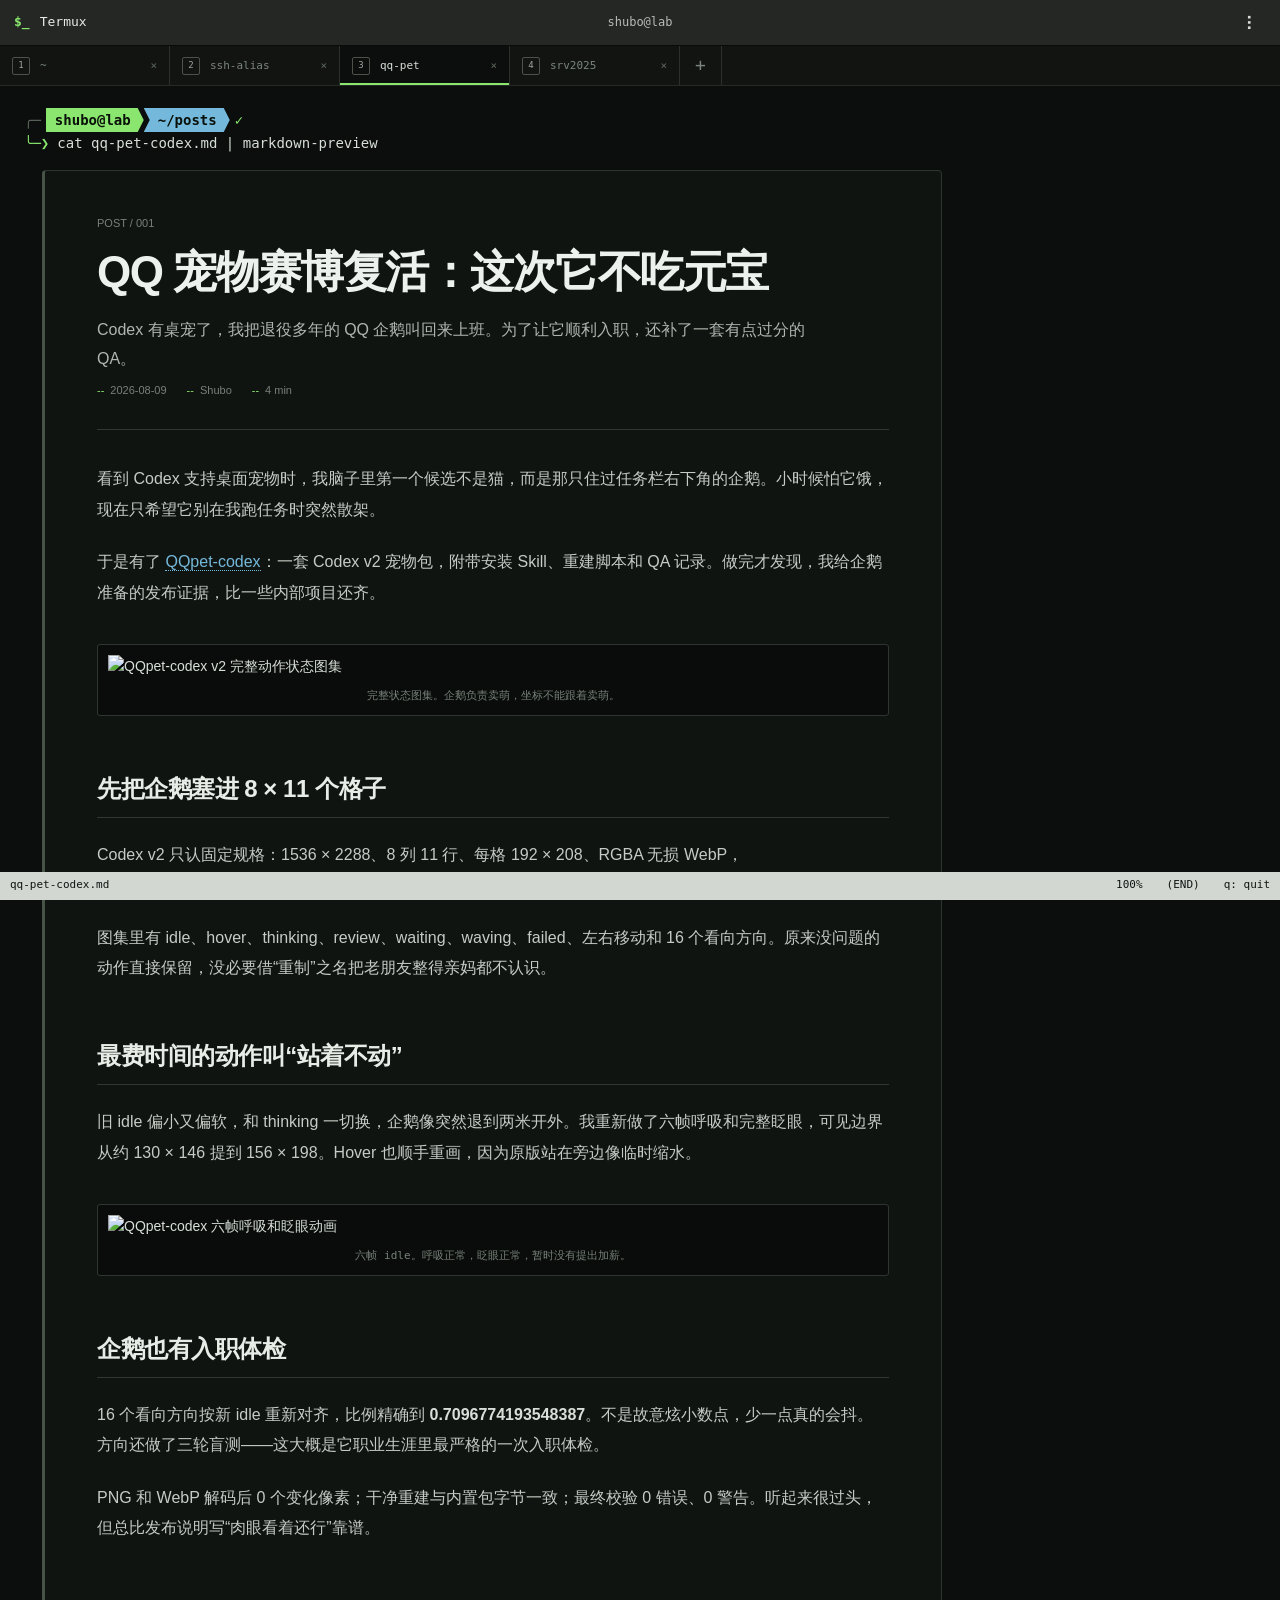
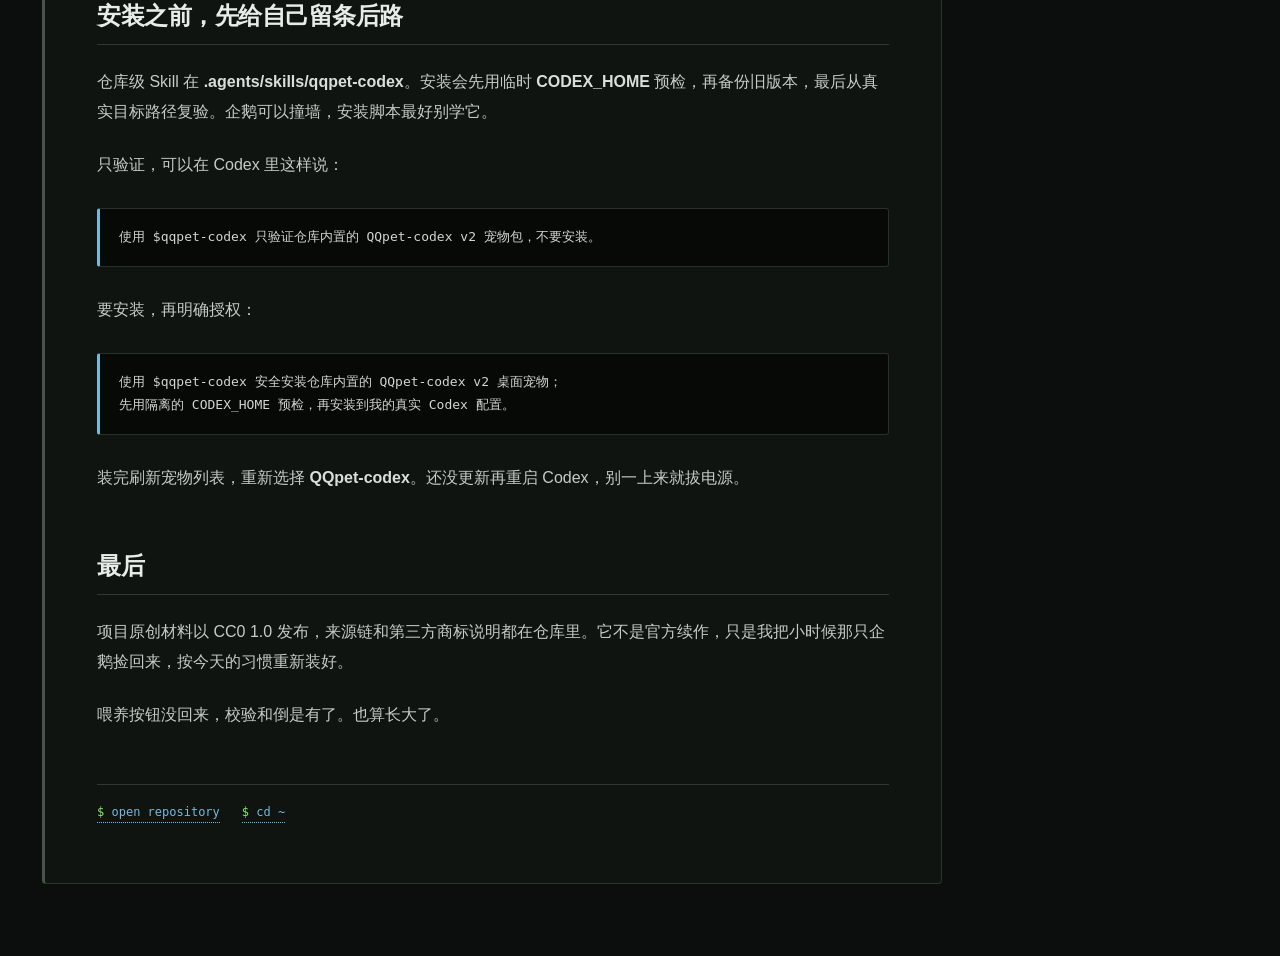
==== commit af0d0294: "feat: publish the Server 2025 WSL2 boot postmortem The box is a spare Codex desktop. WSL was an extr" ====
--- a/posts/qq-pet-codex/index.html
+++ b/posts/qq-pet-codex/index.html
@@ -19,6 +19,7 @@
         <a class="session" href="/"><span>1</span><strong>~</strong><i>×</i></a>
         <a class="session" href="/posts/ssh-alias-codex-routing/"><span>2</span><strong>ssh-alias</strong><i>×</i></a>
         <a class="session active" href="/posts/qq-pet-codex/"><span>3</span><strong>qq-pet</strong><i>×</i></a>
+        <a class="session" href="/posts/server-2025-wsl2-boot/"><span>4</span><strong>srv2025</strong><i>×</i></a>
         <a class="new-session" href="/#posts" title="全部文章" aria-label="查看全部文章">+</a>
       </nav>
 
@@ -105,5 +106,14 @@
 
       <footer class="terminal-footer"><span>qq-pet-codex.md</span><span>100%</span><span>(END)</span><a href="/">q: quit</a></footer>
     </main>
+    <script>
+      const active = document.querySelector(".session.active");
+      const strip = active?.parentElement;
+      if (active && strip) {
+        const right = active.offsetLeft + active.offsetWidth;
+        const target = Math.min(active.offsetLeft, Math.max(0, right - strip.clientWidth + 12));
+        strip.scrollTo({ left: target });
+      }
+    </script>
   </body>
 </html>
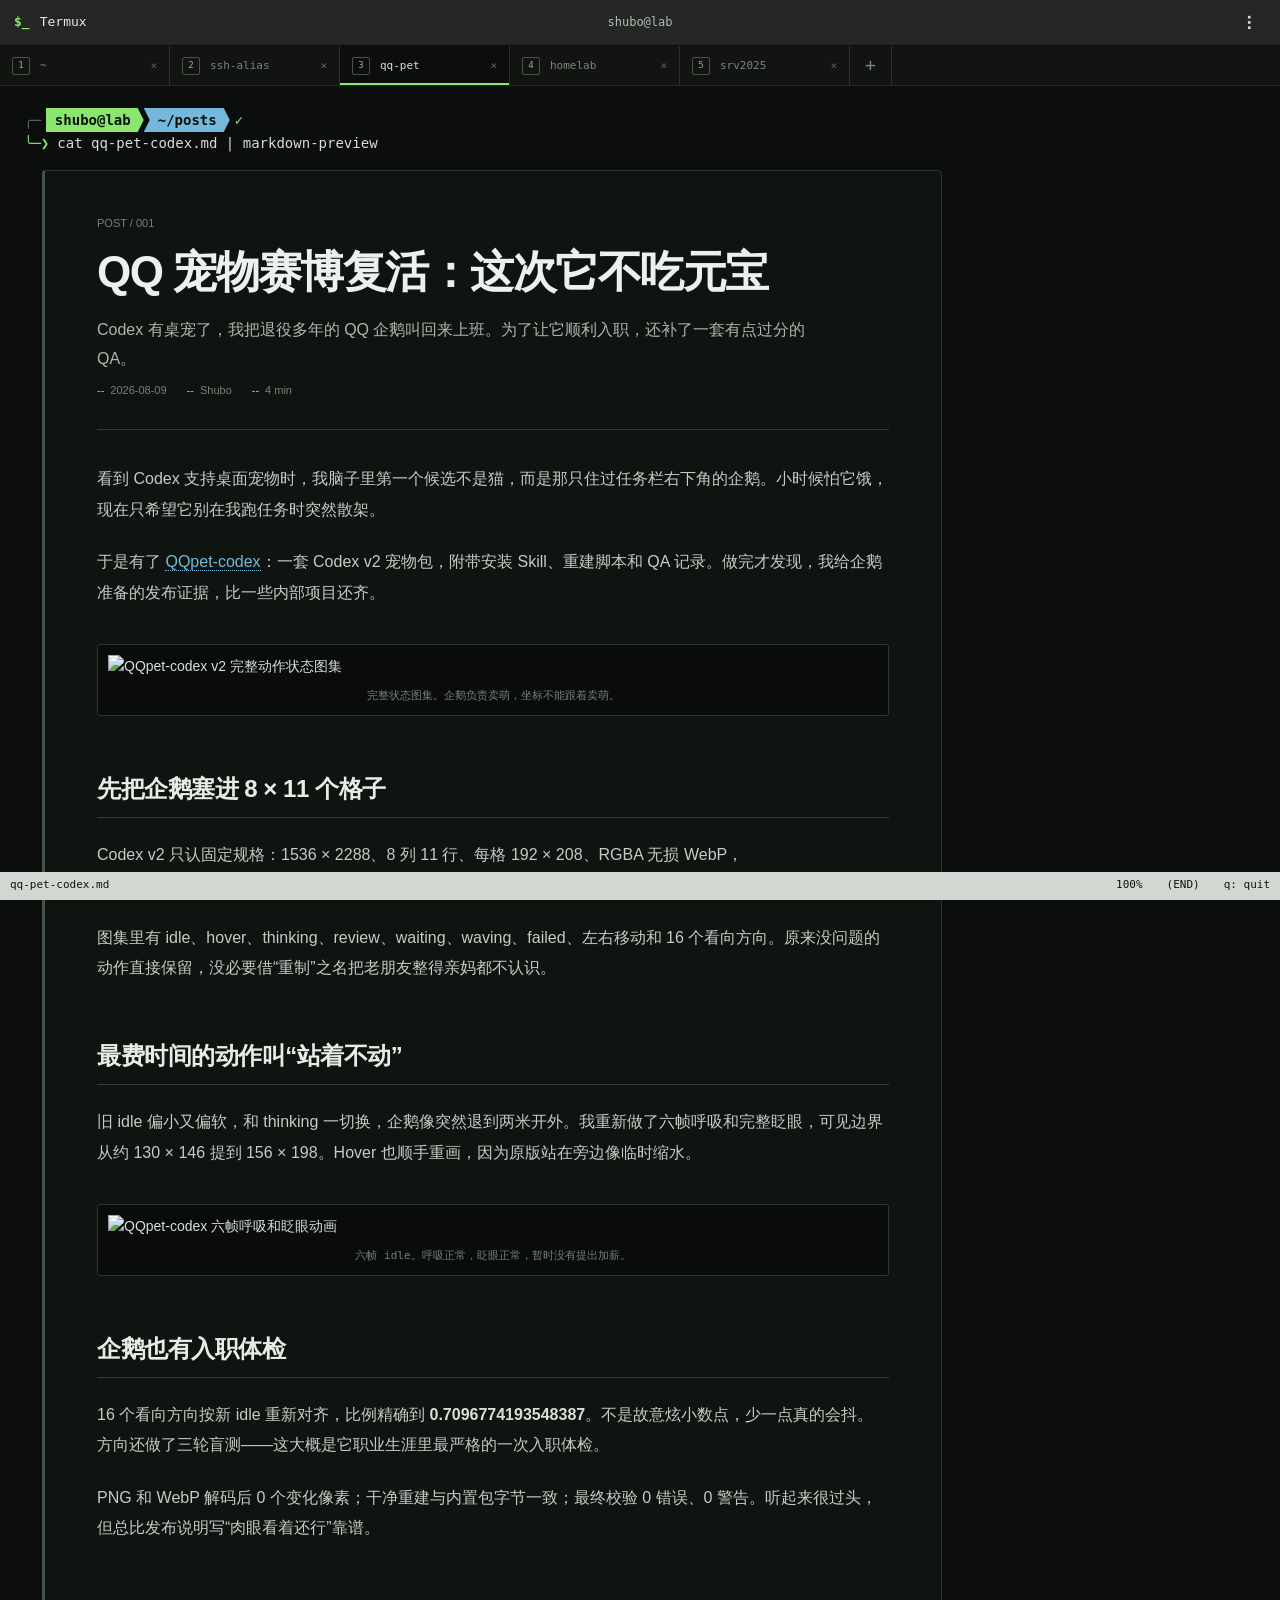
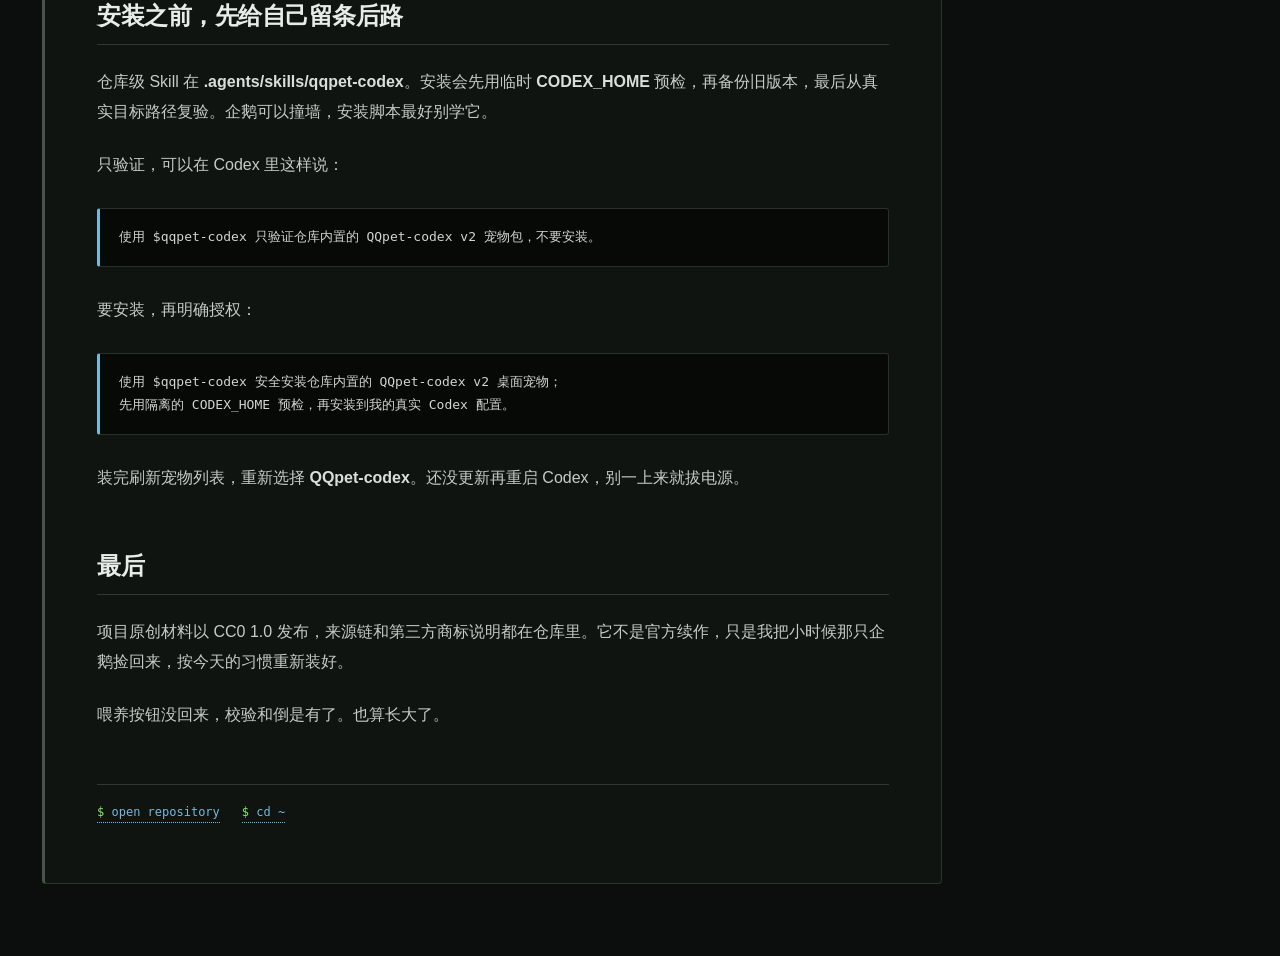
==== commit ce2b4279: "feat: split homelab context from the Codex desktop post The J1900 note is only about staying reachab" ====
--- a/posts/qq-pet-codex/index.html
+++ b/posts/qq-pet-codex/index.html
@@ -19,7 +19,8 @@
         <a class="session" href="/"><span>1</span><strong>~</strong><i>×</i></a>
         <a class="session" href="/posts/ssh-alias-codex-routing/"><span>2</span><strong>ssh-alias</strong><i>×</i></a>
         <a class="session active" href="/posts/qq-pet-codex/"><span>3</span><strong>qq-pet</strong><i>×</i></a>
-        <a class="session" href="/posts/server-2025-wsl2-boot/"><span>4</span><strong>srv2025</strong><i>×</i></a>
+        <a class="session" href="/posts/homelab-j1900/"><span>4</span><strong>homelab</strong><i>×</i></a>
+        <a class="session" href="/posts/server-2025-wsl2-boot/"><span>5</span><strong>srv2025</strong><i>×</i></a>
         <a class="new-session" href="/#posts" title="全部文章" aria-label="查看全部文章">+</a>
       </nav>
 
